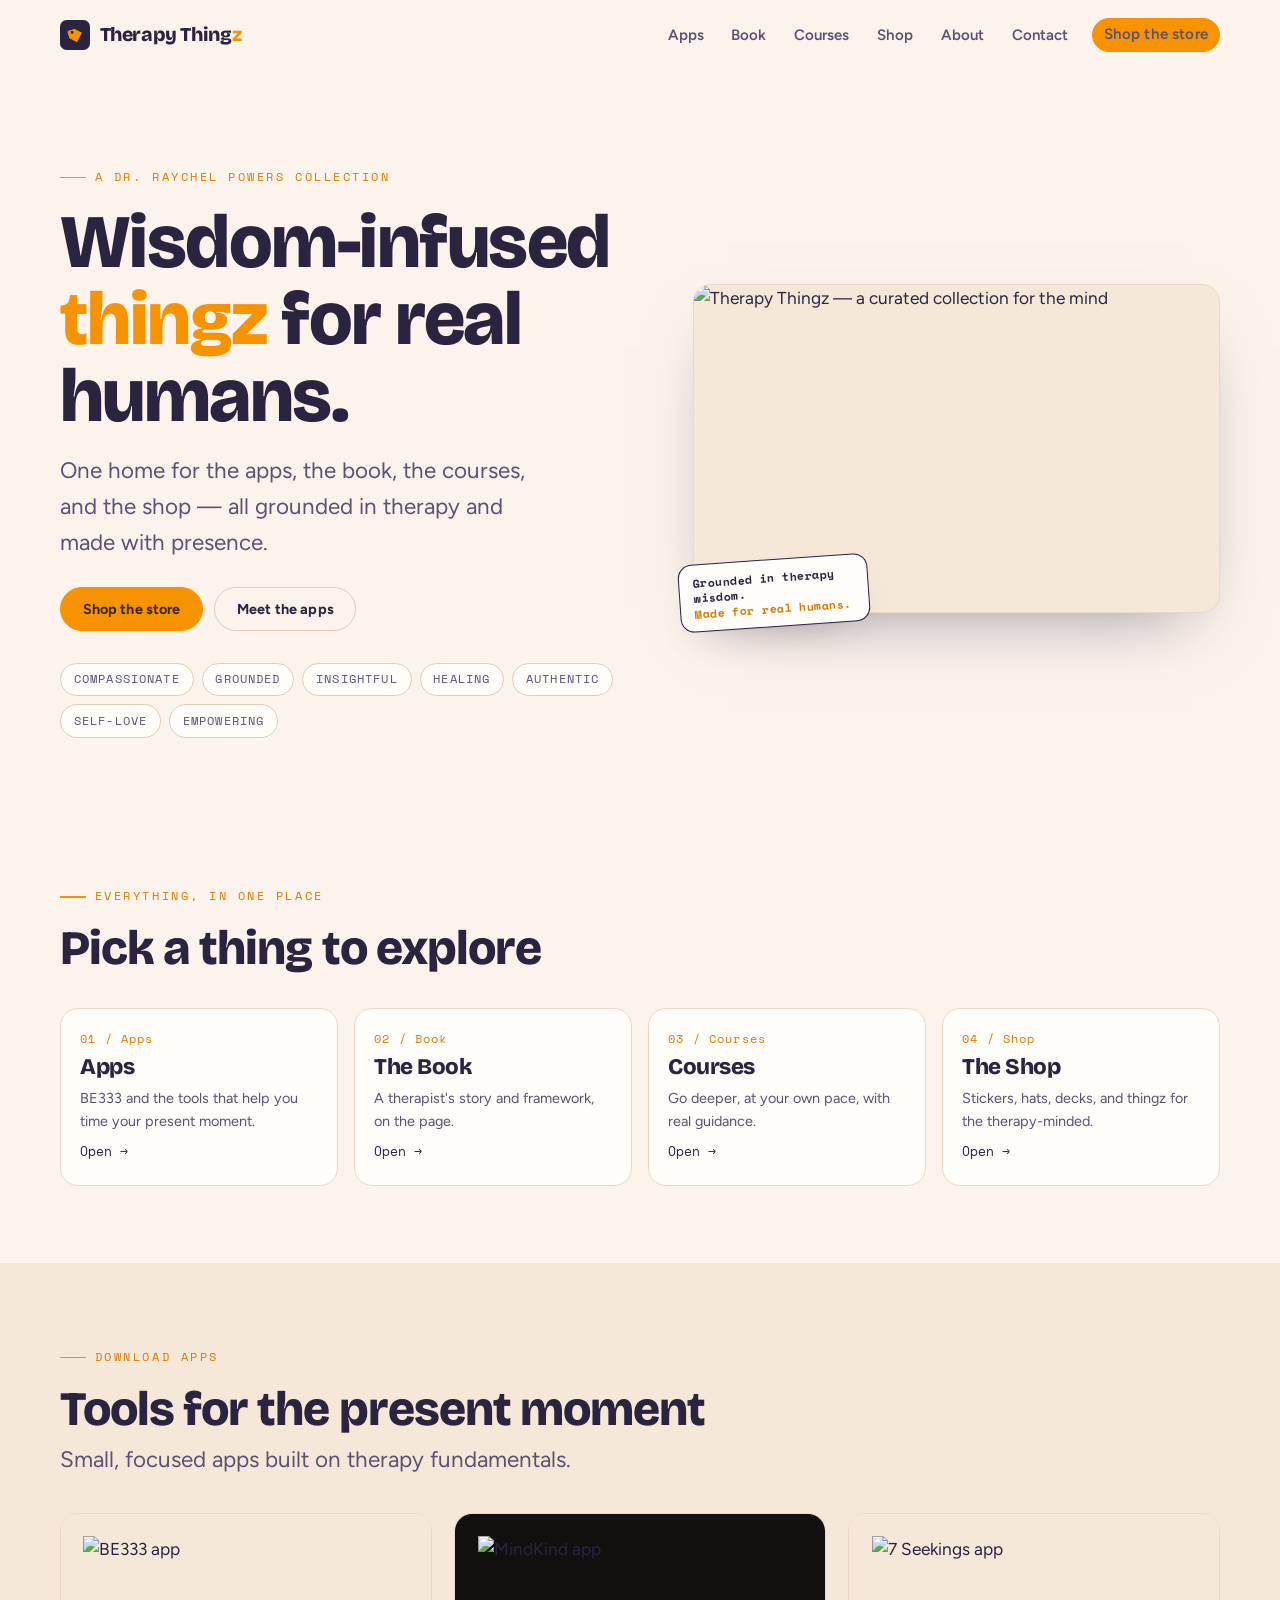
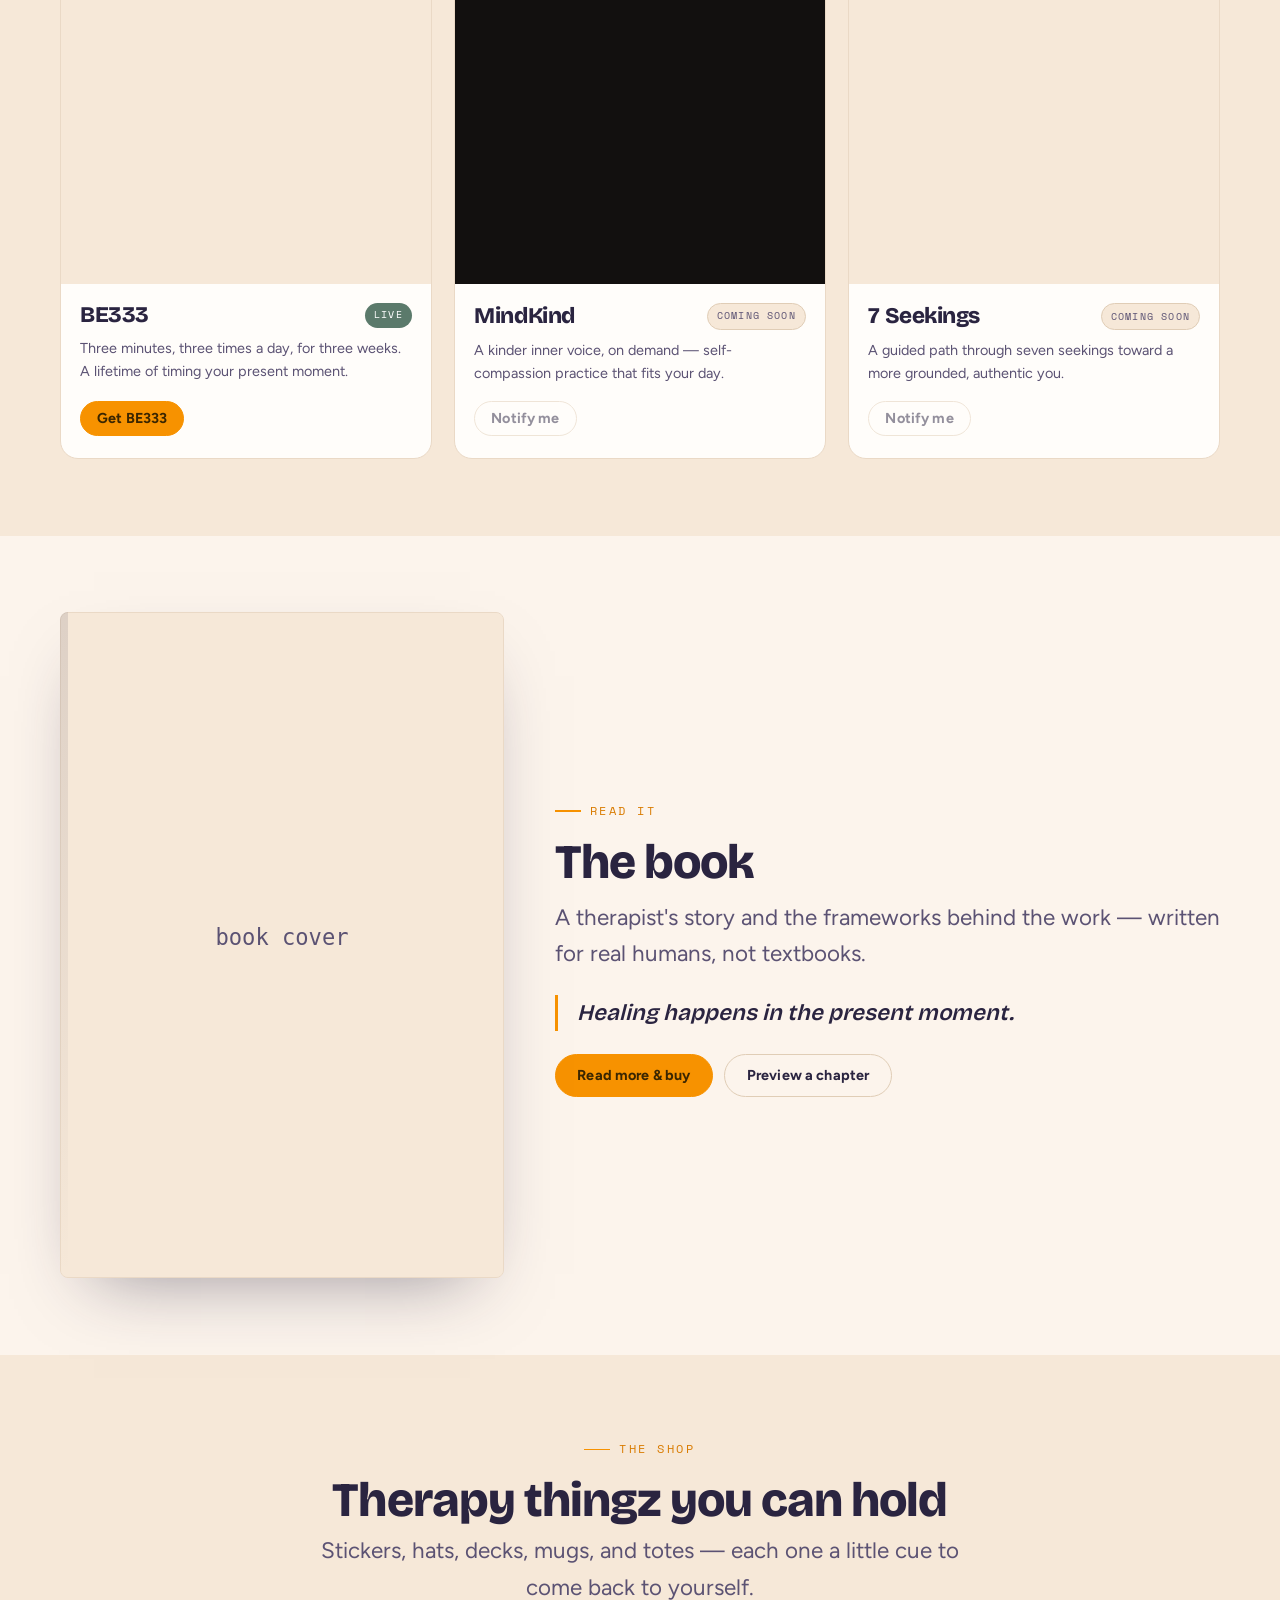
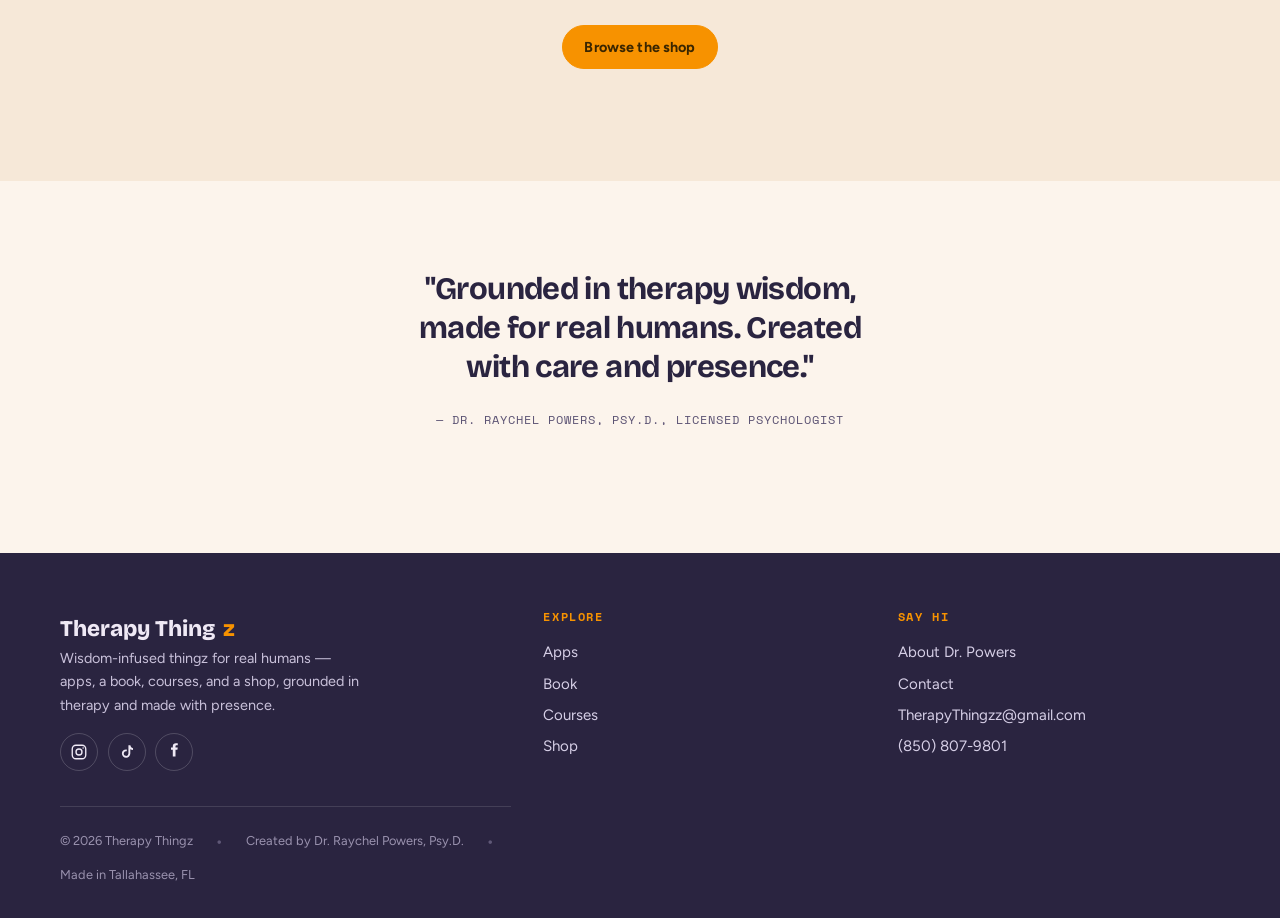
==== index.html @ 3ef51b4f "Initial commit: static site for therapythingz.com" ====
<!DOCTYPE html>
<html lang="en">
<head>
<meta charset="UTF-8">
<meta name="viewport" content="width=device-width, initial-scale=1">
<title>Therapy Thingz — Wisdom-infused thingz for real humans</title>
<meta name="description" content="The hub for Dr. Raychel Powers' apps, book, courses, and shop — grounded in therapy wisdom, made with care and presence.">
<link rel="icon" href="assets/favicon.svg" type="image/svg+xml">
<meta property="og:title" content="Therapy Thingz">
<meta property="og:description" content="Wisdom-infused thingz for real humans — apps, a book, courses, and a shop.">
<meta property="og:type" content="website">
<meta property="og:url" content="https://therapythingz.com/">

<link rel="preconnect" href="https://fonts.googleapis.com">
<link rel="preconnect" href="https://fonts.gstatic.com" crossorigin>
<link href="https://fonts.googleapis.com/css2?family=Bricolage+Grotesque:opsz,wght@12..96,600;12..96,700;12..96,800&family=Figtree:wght@400;500;600;700&family=Space+Mono:wght@400;700&display=swap" rel="stylesheet">
<link rel="stylesheet" href="css/styles.css">
</head>
<body data-page="home">
<div id="site-header"></div>

<main>
  <!-- HERO -->
  <section class="hero">
    <div class="wrap hero__grid">
      <div>
        <p class="eyebrow">A Dr. Raychel Powers collection</p>
        <h1 class="hero__title">Wisdom-infused <span class="hl">thingz</span> for real humans.</h1>
        <p class="hero__lead">One home for the apps, the book, the courses, and the shop — all grounded in therapy and made with presence.</p>
        <div class="hero__cta">
          <a class="btn btn--primary" href="shop.html">Shop the store</a>
          <a class="btn btn--ghost" href="apps.html">Meet the apps</a>
        </div>
        <div class="values">
          <span class="chip">Compassionate</span>
          <span class="chip">Grounded</span>
          <span class="chip">Insightful</span>
          <span class="chip">Healing</span>
          <span class="chip">Authentic</span>
          <span class="chip">Self-Love</span>
          <span class="chip">Empowering</span>
        </div>
      </div>
      <div class="hero__art" data-reveal>
        <!-- LOCALIZE: download to assets/hero.png when ready -->
        <img src="https://therapythingz.com/wp-content/uploads/2025/12/Whisk_49711f40b5afda2b9244a78cd33bbdffdr-1024x576.png" alt="Therapy Thingz — a curated collection for the mind">
        <div class="hero__badge">Grounded in therapy wisdom.<br><b>Made for real humans.</b></div>
      </div>
    </div>
  </section>

  <!-- DIRECTORY: the four worlds -->
  <section class="section">
    <div class="wrap">
      <div class="section__head">
        <p class="eyebrow">Everything, in one place</p>
        <h2 class="section__title">Pick a thing to explore</h2>
      </div>
      <div class="dir">
        <a class="dir__card" href="apps.html" data-reveal>
          <span class="dir__num">01 / Apps</span>
          <h3>Apps</h3>
          <p>BE333 and the tools that help you time your present moment.</p>
          <span class="arrow">Open →</span>
        </a>
        <a class="dir__card" href="book.html" data-reveal>
          <span class="dir__num">02 / Book</span>
          <h3>The Book</h3>
          <p>A therapist's story and framework, on the page.</p>
          <span class="arrow">Open →</span>
        </a>
        <a class="dir__card" href="courses.html" data-reveal>
          <span class="dir__num">03 / Courses</span>
          <h3>Courses</h3>
          <p>Go deeper, at your own pace, with real guidance.</p>
          <span class="arrow">Open →</span>
        </a>
        <a class="dir__card" href="shop.html" data-reveal>
          <span class="dir__num">04 / Shop</span>
          <h3>The Shop</h3>
          <p>Stickers, hats, decks, and thingz for the therapy-minded.</p>
          <span class="arrow">Open →</span>
        </a>
      </div>
    </div>
  </section>

  <!-- APPS -->
  <section class="section section--alt">
    <div class="wrap">
      <div class="section__head">
        <p class="eyebrow">Download apps</p>
        <h2 class="section__title">Tools for the present moment</h2>
        <p class="section__sub">Small, focused apps built on therapy fundamentals.</p>
      </div>
      <div class="grid grid--3">
        <article class="card" data-reveal>
          <div class="card__media contain">
            <img src="https://therapythingz.com/wp-content/uploads/2025/12/Be333.png" alt="BE333 app">
          </div>
          <div class="card__body">
            <div class="card__row"><h3>BE333</h3><span class="badge badge--live">Live</span></div>
            <p>Three minutes, three times a day, for three weeks. A lifetime of timing your present moment.</p>
            <div class="card__foot"><a class="btn btn--primary btn--sm" href="apps.html#be333">Get BE333</a></div>
          </div>
        </article>
        <article class="card" data-reveal>
          <div class="card__media contain" style="background:#12100f">
            <img src="https://therapythingz.com/wp-content/uploads/2025/12/MindKind-Logo-options-17-Mk-ov-white-trans.jpeg" alt="MindKind app">
          </div>
          <div class="card__body">
            <div class="card__row"><h3>MindKind</h3><span class="badge badge--soon">Coming soon</span></div>
            <p>A kinder inner voice, on demand — self-compassion practice that fits your day.</p>
            <div class="card__foot"><span class="btn btn--ghost btn--sm" aria-disabled="true">Notify me</span></div>
          </div>
        </article>
        <article class="card" data-reveal>
          <div class="card__media contain">
            <img src="https://therapythingz.com/wp-content/uploads/2025/12/BE333-Creator-tile-jpg.jpg" alt="7 Seekings app">
          </div>
          <div class="card__body">
            <div class="card__row"><h3>7 Seekings</h3><span class="badge badge--soon">Coming soon</span></div>
            <p>A guided path through seven seekings toward a more grounded, authentic you.</p>
            <div class="card__foot"><span class="btn btn--ghost btn--sm" aria-disabled="true">Notify me</span></div>
          </div>
        </article>
      </div>
    </div>
  </section>

  <!-- BOOK -->
  <section class="section">
    <div class="wrap book">
      <div class="book__cover" data-reveal>
        <!-- LOCALIZE: assets/book-cover.jpg -->
        <img src="assets/book-cover.jpg" alt="Book cover" onerror="this.src='data:image/svg+xml;utf8,&lt;svg xmlns=%22http://www.w3.org/2000/svg%22 width=%22400%22 height=%22600%22&gt;&lt;rect width=%22400%22 height=%22600%22 fill=%22%23F6E8D8%22/&gt;&lt;text x=%22200%22 y=%22300%22 font-family=%22monospace%22 font-size=%2220%22 fill=%22%235B5273%22 text-anchor=%22middle%22&gt;book cover&lt;/text&gt;&lt;/svg&gt;'">
      </div>
      <div data-reveal>
        <p class="eyebrow">Read it</p>
        <h2>The book</h2>
        <p class="lead">A therapist's story and the frameworks behind the work — written for real humans, not textbooks.</p>
        <blockquote>Healing happens in the present moment.</blockquote>
        <div class="hero__cta">
          <a class="btn btn--primary" href="book.html">Read more &amp; buy</a>
          <a class="btn btn--ghost" href="book.html#preview">Preview a chapter</a>
        </div>
      </div>
    </div>
  </section>

  <!-- SHOP CTA -->
  <section class="section section--alt">
    <div class="wrap center">
      <div class="section__head center">
        <p class="eyebrow" style="justify-content:center">The shop</p>
        <h2 class="section__title">Therapy thingz you can hold</h2>
        <p class="section__sub">Stickers, hats, decks, mugs, and totes — each one a little cue to come back to yourself.</p>
        <a class="btn btn--primary" href="shop.html">Browse the shop</a>
      </div>
    </div>
  </section>

  <!-- QUOTE -->
  <section class="quote">
    <div class="wrap">
      <p>"Grounded in therapy wisdom, made for real humans. Created with care and presence."</p>
      <cite>— Dr. Raychel Powers, Psy.D., Licensed Psychologist</cite>
    </div>
  </section>
</main>

<div id="site-footer"></div>
<script src="js/script.js"></script>
</body>
</html>
---- css/styles.css ----
/* ============================================================
   THERAPY THINGZ — shared design tokens & styles
   Hub for apps · book · courses · shop
   Palette: sunlit apothecary — plum ink, warm paper,
   marigold (Raya's signature), raspberry, grounded sage.
   Type: Bricolage Grotesque (display) · Figtree (body) ·
         Space Mono (hangtag / price labels = the signature)
   ============================================================ */

:root{
  /* color */
  --paper:      #FCF4EC;
  --paper-2:    #F6E8D8;
  --card:       #FFFDFA;
  --ink:        #2A2440;
  --ink-soft:   #5B5273;
  --ink-faint:  #8A82A0;
  --marigold:   #F79200;
  --marigold-d: #D97B00;
  --raspberry:  #D24B6A;
  --sage:       #5B7A6B;
  --sage-d:     #47614F;
  --line:       #EAD9C6;
  --line-2:     #E0CDB6;

  /* type */
  --display: "Bricolage Grotesque", "Figtree", system-ui, sans-serif;
  --body:    "Figtree", system-ui, -apple-system, sans-serif;
  --label:   "Space Mono", ui-monospace, monospace;

  /* scale */
  --step--1: clamp(.82rem,.78rem + .2vw,.9rem);
  --step-0:  clamp(1rem,.96rem + .2vw,1.08rem);
  --step-1:  clamp(1.2rem,1.1rem + .5vw,1.4rem);
  --step-2:  clamp(1.5rem,1.3rem + 1vw,1.95rem);
  --step-3:  clamp(2rem,1.6rem + 2vw,3rem);
  --step-4:  clamp(2.7rem,2rem + 3.4vw,4.8rem);

  /* space + shape */
  --wrap: 1160px;
  --gutter: clamp(1.1rem,4vw,2.4rem);
  --radius: 18px;
  --radius-sm: 11px;
  --shadow: 0 1px 0 rgba(42,36,64,.04), 0 18px 40px -24px rgba(42,36,64,.35);
  --shadow-lg: 0 30px 70px -34px rgba(42,36,64,.5);
  --ease: cubic-bezier(.22,.61,.36,1);
}

*,*::before,*::after{ box-sizing:border-box; }
html{ scroll-behavior:smooth; -webkit-text-size-adjust:100%; }
@media (prefers-reduced-motion:reduce){ html{ scroll-behavior:auto; } }

body{
  margin:0;
  font-family:var(--body);
  font-size:var(--step-0);
  line-height:1.62;
  color:var(--ink);
  background:var(--paper);
  -webkit-font-smoothing:antialiased;
  text-rendering:optimizeLegibility;
  overflow-x:hidden;
}

h1,h2,h3,h4{ font-family:var(--display); font-weight:800; line-height:1.02; letter-spacing:-.02em; margin:0; color:var(--ink); }
p{ margin:0 0 1rem; }
a{ color:inherit; text-decoration:none; }
img{ max-width:100%; display:block; }
::selection{ background:var(--marigold); color:#fff; }

.wrap{ width:min(100% - var(--gutter)*2, var(--wrap)); margin-inline:auto; }
.center{ text-align:center; }

/* ---------- shelf label (the signature device) ---------- */
.tag{
  font-family:var(--label);
  font-size:.7rem;
  letter-spacing:.16em;
  text-transform:uppercase;
  color:var(--ink-soft);
}
.eyebrow{
  display:inline-flex; align-items:center; gap:.55rem;
  font-family:var(--label); font-size:.72rem; letter-spacing:.22em;
  text-transform:uppercase; color:var(--marigold-d); margin:0 0 1.1rem;
}
.eyebrow::before{ content:""; width:26px; height:1.5px; background:var(--marigold); }

/* hangtag — used for prices & category flags everywhere */
.hangtag{
  display:inline-flex; align-items:center; gap:.4rem;
  font-family:var(--label); font-size:.8rem; font-weight:700;
  color:var(--ink); background:var(--paper);
  border:1.5px solid var(--ink); border-radius:999px;
  padding:.28rem .7rem .28rem .5rem; position:relative;
}
.hangtag::before{ /* the punch-hole */
  content:""; width:7px; height:7px; border-radius:50%;
  background:var(--card); border:1.5px solid var(--ink);
}

/* ---------- buttons ---------- */
.btn{
  --bg:var(--ink); --fg:#fff; --bd:var(--ink);
  display:inline-flex; align-items:center; justify-content:center; gap:.5rem;
  font-family:var(--body); font-weight:700; font-size:var(--step--1);
  letter-spacing:.01em; line-height:1;
  padding:.85rem 1.35rem; border-radius:999px;
  background:var(--bg); color:var(--fg); border:1.6px solid var(--bd);
  cursor:pointer; transition:transform .18s var(--ease), box-shadow .18s var(--ease), background .18s;
}
.btn:hover{ transform:translateY(-2px); box-shadow:0 12px 22px -12px rgba(42,36,64,.6); }
.btn:active{ transform:translateY(0); }
.btn--primary{ --bg:var(--marigold); --fg:#3a2600; --bd:var(--marigold); }
.btn--primary:hover{ background:var(--marigold-d); --bd:var(--marigold-d); }
.btn--berry{ --bg:var(--raspberry); --fg:#fff; --bd:var(--raspberry); }
.btn--ghost{ --bg:transparent; --fg:var(--ink); --bd:var(--line-2); }
.btn--ghost:hover{ --bd:var(--ink); }
.btn--sm{ padding:.6rem 1rem; }
.btn[aria-disabled="true"]{ opacity:.5; pointer-events:none; }
:focus-visible{ outline:3px solid var(--marigold); outline-offset:3px; border-radius:6px; }

/* ============================================================
   HEADER / NAV  (injected by js/script.js)
   ============================================================ */
.site-header{ position:sticky; top:0; z-index:60;
  background:color-mix(in srgb, var(--paper) 86%, transparent);
  backdrop-filter:blur(10px); border-bottom:1px solid transparent;
  transition:border-color .25s, background .25s; }
.site-header.is-stuck{ border-bottom-color:var(--line); }
.nav{ display:flex; align-items:center; gap:1.2rem;
  height:70px; width:min(100% - var(--gutter)*2, var(--wrap)); margin-inline:auto; }
.brand{ display:flex; align-items:center; gap:.6rem; margin-right:auto; font-family:var(--display);
  font-weight:800; font-size:1.22rem; letter-spacing:-.02em; color:var(--ink); }
.brand .mark{ width:30px; height:30px; flex:0 0 auto; }
.brand .z{ color:var(--marigold); }
.nav__links{ display:flex; align-items:center; gap:.35rem; }
.nav__links a{ font-size:.94rem; font-weight:600; color:var(--ink-soft);
  padding:.5rem .7rem; border-radius:999px; transition:color .18s, background .18s; }
.nav__links a:hover{ color:var(--ink); background:var(--paper-2); }
.nav__links a[aria-current="page"]{ color:var(--ink); background:var(--paper-2); }
.nav__cta{ margin-left:.4rem; }
.nav__toggle{ display:none; background:none; border:0; cursor:pointer; padding:.4rem;
  color:var(--ink); }
.nav__toggle svg{ width:26px; height:26px; }

@media (max-width:860px){
  .nav__cta{ display:none; }
  .nav__toggle{ display:inline-flex; }
  .nav__links{ position:fixed; inset:70px 0 auto 0; flex-direction:column; align-items:stretch;
    gap:.2rem; padding:1rem var(--gutter) 1.6rem; background:var(--paper);
    border-bottom:1px solid var(--line); box-shadow:var(--shadow);
    transform:translateY(-8px); opacity:0; visibility:hidden; pointer-events:none;
    transition:opacity .2s, transform .2s, visibility .2s; }
  .nav__links.open{ transform:translateY(0); opacity:1; visibility:visible; pointer-events:auto; }
  .nav__links a{ font-size:1.05rem; padding:.75rem .6rem; }
  .nav__links .nav__cta{ display:inline-flex; margin:.5rem 0 0; }
}

/* ============================================================
   HERO
   ============================================================ */
.hero{ position:relative; padding:clamp(3rem,7vw,5.5rem) 0 clamp(2.5rem,5vw,4rem); }
.hero__grid{ display:grid; grid-template-columns:1.05fr .95fr; gap:clamp(1.5rem,4vw,3.4rem); align-items:center; }
.hero__title{ font-size:var(--step-4); margin:0 0 1.1rem; }
.hero__title .hl{ color:var(--marigold); }
.hero__lead{ font-size:var(--step-1); color:var(--ink-soft); max-width:34ch; margin:0 0 1.6rem; }
.hero__cta{ display:flex; flex-wrap:wrap; gap:.7rem; }
.hero__art{ position:relative; }
.hero__art img{ width:100%; border-radius:var(--radius); box-shadow:var(--shadow-lg);
  border:1px solid var(--line); aspect-ratio:16/10; object-fit:cover; background:var(--paper-2); }
.hero__badge{ position:absolute; bottom:-14px; left:-14px; background:var(--card);
  border:1.5px solid var(--ink); border-radius:14px; padding:.6rem .85rem; box-shadow:var(--shadow);
  transform:rotate(-4deg); font-family:var(--label); font-size:.72rem; font-weight:700;
  letter-spacing:.04em; max-width:190px; line-height:1.35; }
.hero__badge b{ color:var(--marigold-d); }

/* value chips (Compassionate / Grounded / ...) */
.values{ display:flex; flex-wrap:wrap; gap:.5rem; margin-top:2rem; }
.values .chip{ font-family:var(--label); font-size:.72rem; letter-spacing:.1em; text-transform:uppercase;
  color:var(--ink-soft); background:var(--card); border:1px solid var(--line-2);
  border-radius:999px; padding:.4rem .8rem; }

@media (max-width:820px){
  .hero__grid{ grid-template-columns:1fr; }
  .hero__art{ order:-1; }
  .hero__lead{ max-width:46ch; }
}

/* ============================================================
   SECTIONS
   ============================================================ */
.section{ padding:clamp(3rem,6vw,5rem) 0; }
.section--alt{ background:var(--paper-2); }
.section__head{ max-width:60ch; margin:0 0 2.2rem; }
.section__head.center{ margin-inline:auto; }
.section__title{ font-size:var(--step-3); margin:0 0 .5rem; }
.section__sub{ color:var(--ink-soft); font-size:var(--step-1); margin:0; }
.section__head .btn{ margin-top:1.2rem; }

/* directory (the four worlds) */
.dir{ display:grid; grid-template-columns:repeat(4,1fr); gap:1rem; }
.dir__card{ position:relative; display:flex; flex-direction:column; gap:.5rem;
  background:var(--card); border:1px solid var(--line); border-radius:var(--radius);
  padding:1.3rem 1.2rem 1.4rem; transition:transform .2s var(--ease), box-shadow .2s, border-color .2s; }
.dir__card:hover{ transform:translateY(-4px); box-shadow:var(--shadow); border-color:var(--line-2); }
.dir__num{ font-family:var(--label); font-size:.72rem; color:var(--marigold-d); letter-spacing:.1em; }
.dir__card h3{ font-size:var(--step-1); }
.dir__card p{ color:var(--ink-soft); font-size:var(--step--1); margin:0; }
.dir__card .arrow{ margin-top:auto; font-family:var(--label); font-size:.8rem; color:var(--ink);
  display:inline-flex; align-items:center; gap:.4rem; }
.dir__card:hover .arrow{ color:var(--marigold-d); }
@media (max-width:900px){ .dir{ grid-template-columns:repeat(2,1fr); } }
@media (max-width:520px){ .dir{ grid-template-columns:1fr; } }

/* card grid (apps / courses / products share this) */
.grid{ display:grid; gap:1.4rem; }
.grid--3{ grid-template-columns:repeat(3,1fr); }
.grid--auto{ grid-template-columns:repeat(auto-fill,minmax(250px,1fr)); }
@media (max-width:820px){ .grid--3{ grid-template-columns:1fr; } }

.card{ display:flex; flex-direction:column; background:var(--card);
  border:1px solid var(--line); border-radius:var(--radius); overflow:hidden;
  transition:transform .2s var(--ease), box-shadow .2s, border-color .2s; }
.card:hover{ transform:translateY(-4px); box-shadow:var(--shadow); border-color:var(--line-2); }
.card__media{ aspect-ratio:1/1; background:var(--paper-2); display:grid; place-items:center; overflow:hidden; }
.card__media img{ width:100%; height:100%; object-fit:cover; }
.card__media.contain img{ object-fit:contain; padding:1.4rem; }
.card__body{ padding:1.2rem 1.2rem 1.35rem; display:flex; flex-direction:column; gap:.55rem; flex:1; }
.card__row{ display:flex; align-items:center; justify-content:space-between; gap:.6rem; }
.card__body h3{ font-size:var(--step-1); }
.card__body p{ color:var(--ink-soft); font-size:var(--step--1); margin:0; }
.card__foot{ margin-top:auto; padding-top:.4rem; }
.badge{ font-family:var(--label); font-size:.62rem; letter-spacing:.12em; text-transform:uppercase;
  padding:.28rem .55rem; border-radius:999px; }
.badge--live{ background:var(--sage); color:#fff; }
.badge--soon{ background:var(--paper-2); color:var(--ink-soft); border:1px solid var(--line-2); }
.badge--best{ background:var(--raspberry); color:#fff; }

/* ============================================================
   BOOK FEATURE
   ============================================================ */
.book{ display:grid; grid-template-columns:.8fr 1.2fr; gap:clamp(1.5rem,4vw,3.2rem); align-items:center; }
.book__cover{ position:relative; }
.book__cover img{ width:100%; border-radius:8px; box-shadow:var(--shadow-lg);
  border:1px solid var(--line); aspect-ratio:2/3; object-fit:cover; background:var(--paper-2); }
.book__cover::after{ content:""; position:absolute; inset:0 auto 0 0; width:8px; border-radius:8px 0 0 8px;
  background:linear-gradient(var(--ink),transparent); opacity:.12; }
.book h2{ font-size:var(--step-3); margin:0 0 .8rem; }
.book blockquote{ margin:1.4rem 0; padding-left:1.2rem; border-left:3px solid var(--marigold);
  font-family:var(--display); font-size:var(--step-1); font-weight:600; color:var(--ink); font-style:italic; }
@media (max-width:760px){ .book{ grid-template-columns:1fr; } .book__cover{ max-width:260px; } }

/* ============================================================
   QUOTE BAND
   ============================================================ */
.quote{ padding:clamp(3rem,7vw,5.5rem) 0; text-align:center; }
.quote p{ font-family:var(--display); font-weight:700; font-size:var(--step-2); line-height:1.25;
  max-width:24ch; margin:0 auto 1.2rem; letter-spacing:-.02em; }
.quote cite{ font-family:var(--label); font-style:normal; font-size:.78rem; letter-spacing:.08em;
  text-transform:uppercase; color:var(--ink-soft); }

/* ============================================================
   CONTACT FORM
   ============================================================ */
.form{ display:grid; gap:1rem; max-width:560px; }
.field{ display:grid; gap:.4rem; }
.field label{ font-family:var(--label); font-size:.72rem; letter-spacing:.1em; text-transform:uppercase; color:var(--ink-soft); }
.field input,.field textarea{ font-family:var(--body); font-size:1rem; color:var(--ink);
  background:var(--card); border:1.5px solid var(--line-2); border-radius:12px; padding:.8rem .9rem; width:100%; }
.field input:focus,.field textarea:focus{ outline:none; border-color:var(--marigold); }
.field textarea{ min-height:140px; resize:vertical; }
.form__note{ font-size:var(--step--1); color:var(--ink-faint); }

.contact-grid{ display:grid; grid-template-columns:1fr 1fr; gap:clamp(1.5rem,4vw,3rem); align-items:start; }
.contact-lines{ display:grid; gap:1.1rem; margin-top:1.4rem; }
.contact-lines a{ display:flex; align-items:center; gap:.7rem; color:var(--ink); font-weight:600; }
.contact-lines .lab{ font-family:var(--label); font-size:.7rem; letter-spacing:.12em; text-transform:uppercase; color:var(--ink-faint); display:block; }
@media (max-width:760px){ .contact-grid{ grid-template-columns:1fr; } }

/* ============================================================
   FOOTER  (injected)
   ============================================================ */
.site-footer{ background:var(--ink); color:#EFE9F5; padding:clamp(2.6rem,5vw,3.6rem) 0 2rem; margin-top:2rem; }
.site-footer .wrap{ display:grid; grid-template-columns:1.4fr 1fr 1fr; gap:2rem; }
.foot-brand{ font-family:var(--display); font-weight:800; font-size:1.4rem; display:flex; align-items:center; gap:.5rem; }
.foot-brand .z{ color:var(--marigold); }
.site-footer p{ color:#C9C1DA; font-size:var(--step--1); max-width:34ch; }
.foot-col h4{ font-family:var(--label); font-weight:700; font-size:.72rem; letter-spacing:.14em;
  text-transform:uppercase; color:var(--marigold); margin:0 0 .9rem; }
.foot-col a{ display:block; color:#D6CFE6; font-size:.94rem; padding:.22rem 0; }
.foot-col a:hover{ color:#fff; }
.foot-socials{ display:flex; gap:.6rem; margin-top:1rem; }
.foot-socials a{ width:38px; height:38px; display:grid; place-items:center; border-radius:50%;
  border:1px solid rgba(255,255,255,.18); color:#EFE9F5; }
.foot-socials a:hover{ background:var(--marigold); border-color:var(--marigold); color:#3a2600; }
.foot-socials svg{ width:18px; height:18px; }
.foot-bottom{ border-top:1px solid rgba(255,255,255,.12); margin-top:2.2rem; padding-top:1.3rem;
  display:flex; flex-wrap:wrap; gap:.6rem 1.4rem; align-items:center; }
.foot-bottom small{ color:#9A92AE; font-size:.8rem; }
.foot-bottom .dot{ color:#5F5877; }
@media (max-width:760px){ .site-footer .wrap{ grid-template-columns:1fr 1fr; } .foot-brand-col{ grid-column:1/-1; } }

/* ============================================================
   REVEAL
   ============================================================ */
[data-reveal]{ opacity:0; transform:translateY(18px); transition:opacity .6s var(--ease), transform .6s var(--ease); }
[data-reveal].in{ opacity:1; transform:none; }
@media (prefers-reduced-motion:reduce){ [data-reveal]{ opacity:1; transform:none; transition:none; } }

/* small helpers */
.mt-0{ margin-top:0; } .lead{ color:var(--ink-soft); font-size:var(--step-1); }
.pill-row{ display:flex; flex-wrap:wrap; gap:.5rem; margin-top:.6rem; }
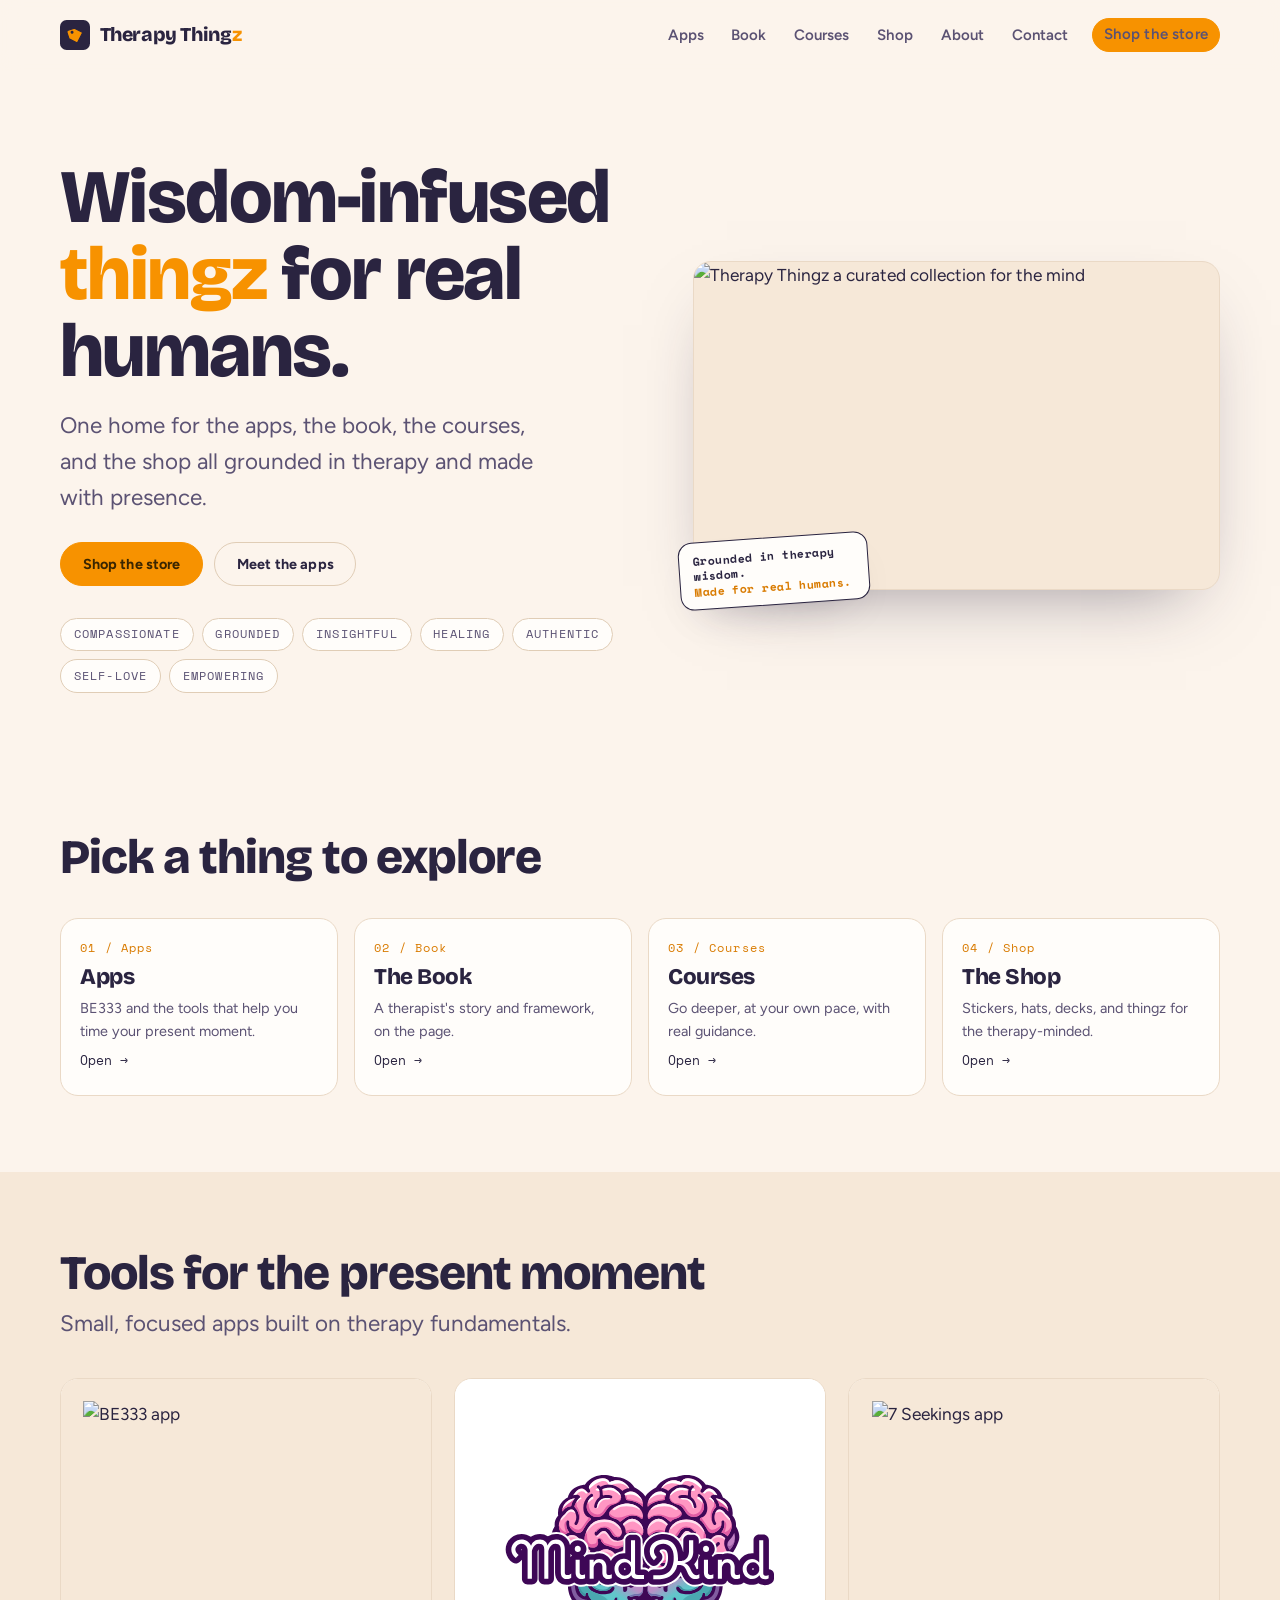
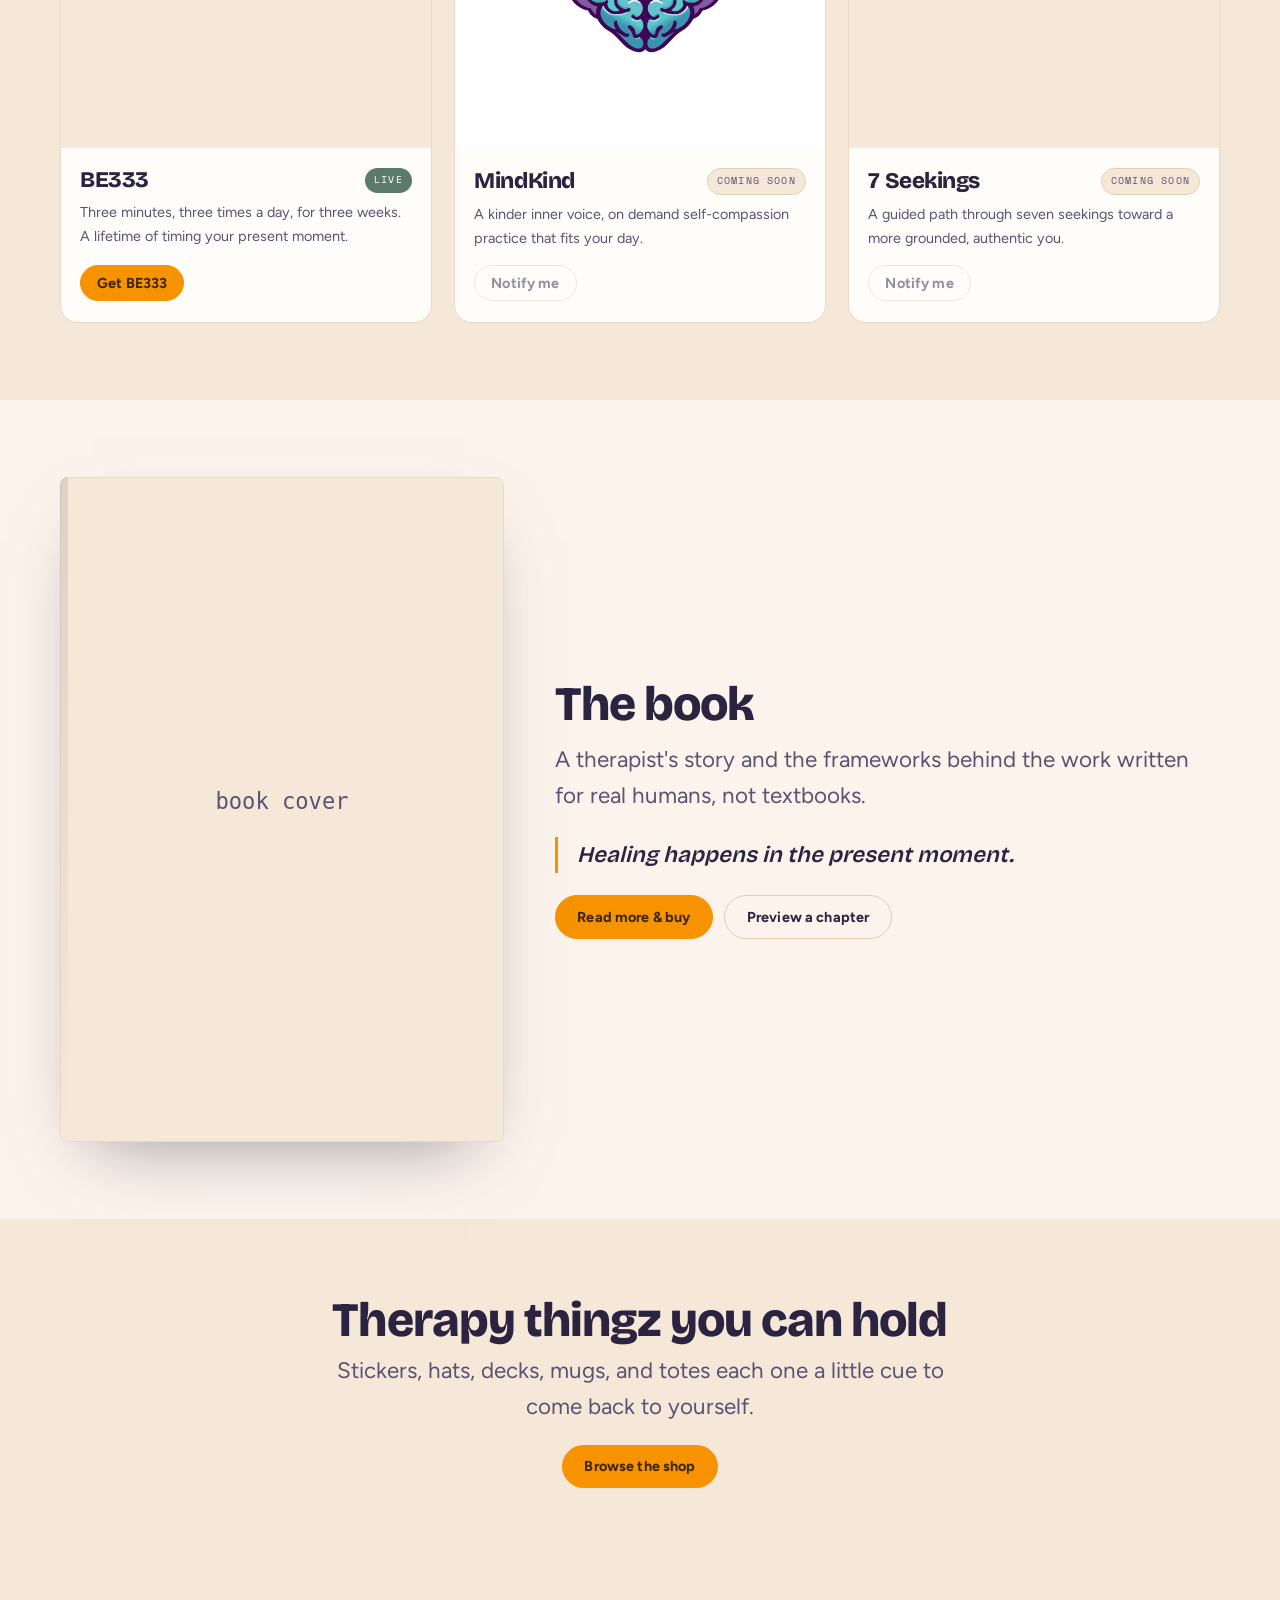
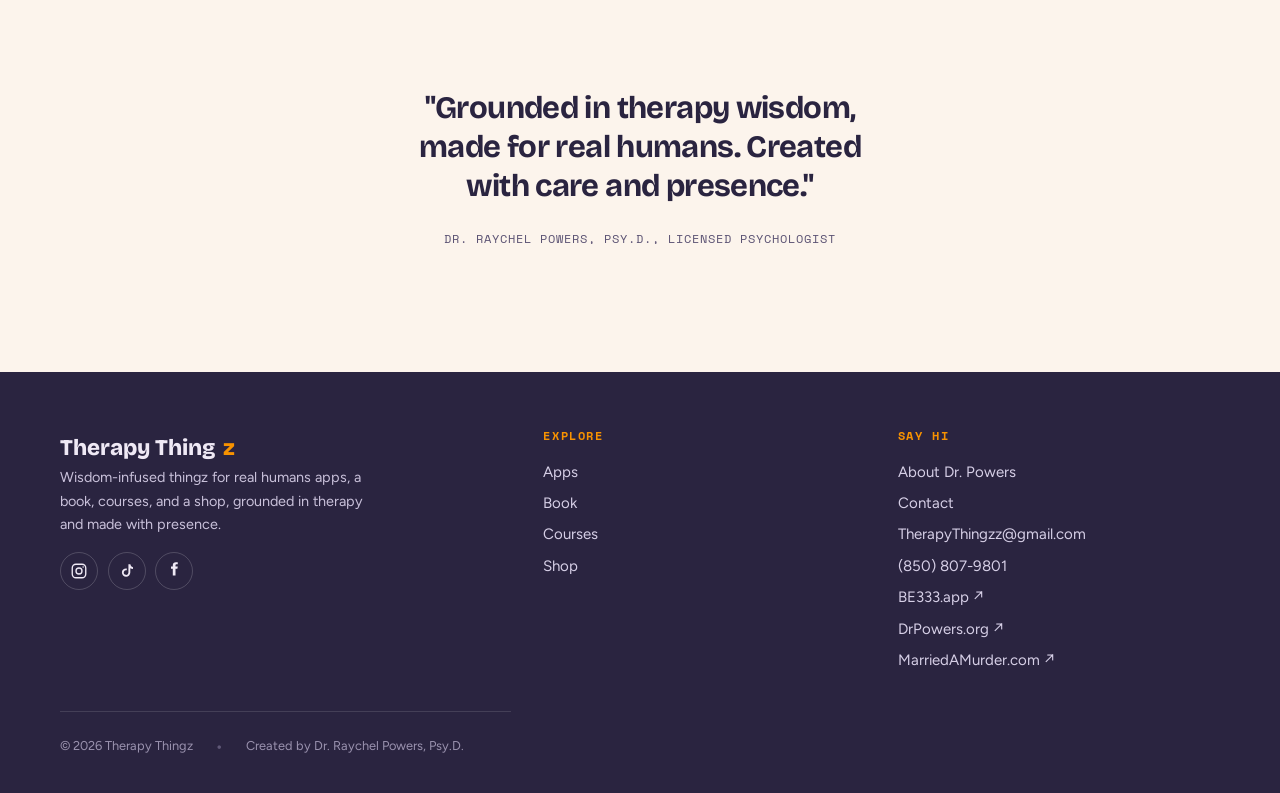
==== commit b802c076: "Remove eyebrows and em dashes; add MindKind logo, MarriedAMurder link, DrPowers footer link" ====
--- a/index.html
+++ b/index.html
@@ -3,11 +3,11 @@
 <head>
 <meta charset="UTF-8">
 <meta name="viewport" content="width=device-width, initial-scale=1">
-<title>Therapy Thingz — Wisdom-infused thingz for real humans</title>
-<meta name="description" content="The hub for Dr. Raychel Powers' apps, book, courses, and shop — grounded in therapy wisdom, made with care and presence.">
+<title>Therapy Thingz Wisdom-infused thingz for real humans</title>
+<meta name="description" content="The hub for Dr. Raychel Powers' apps, book, courses, and shop grounded in therapy wisdom, made with care and presence.">
 <link rel="icon" href="assets/favicon.svg" type="image/svg+xml">
 <meta property="og:title" content="Therapy Thingz">
-<meta property="og:description" content="Wisdom-infused thingz for real humans — apps, a book, courses, and a shop.">
+<meta property="og:description" content="Wisdom-infused thingz for real humans apps, a book, courses, and a shop.">
 <meta property="og:type" content="website">
 <meta property="og:url" content="https://therapythingz.com/">
 
@@ -24,9 +24,8 @@
   <section class="hero">
     <div class="wrap hero__grid">
       <div>
-        <p class="eyebrow">A Dr. Raychel Powers collection</p>
         <h1 class="hero__title">Wisdom-infused <span class="hl">thingz</span> for real humans.</h1>
-        <p class="hero__lead">One home for the apps, the book, the courses, and the shop — all grounded in therapy and made with presence.</p>
+        <p class="hero__lead">One home for the apps, the book, the courses, and the shop all grounded in therapy and made with presence.</p>
         <div class="hero__cta">
           <a class="btn btn--primary" href="shop.html">Shop the store</a>
           <a class="btn btn--ghost" href="apps.html">Meet the apps</a>
@@ -43,7 +42,7 @@
       </div>
       <div class="hero__art" data-reveal>
         <!-- LOCALIZE: download to assets/hero.png when ready -->
-        <img src="https://therapythingz.com/wp-content/uploads/2025/12/Whisk_49711f40b5afda2b9244a78cd33bbdffdr-1024x576.png" alt="Therapy Thingz — a curated collection for the mind">
+        <img src="https://therapythingz.com/wp-content/uploads/2025/12/Whisk_49711f40b5afda2b9244a78cd33bbdffdr-1024x576.png" alt="Therapy Thingz a curated collection for the mind">
         <div class="hero__badge">Grounded in therapy wisdom.<br><b>Made for real humans.</b></div>
       </div>
     </div>
@@ -53,7 +52,6 @@
   <section class="section">
     <div class="wrap">
       <div class="section__head">
-        <p class="eyebrow">Everything, in one place</p>
         <h2 class="section__title">Pick a thing to explore</h2>
       </div>
       <div class="dir">
@@ -89,7 +87,6 @@
   <section class="section section--alt">
     <div class="wrap">
       <div class="section__head">
-        <p class="eyebrow">Download apps</p>
         <h2 class="section__title">Tools for the present moment</h2>
         <p class="section__sub">Small, focused apps built on therapy fundamentals.</p>
       </div>
@@ -105,12 +102,12 @@
           </div>
         </article>
         <article class="card" data-reveal>
-          <div class="card__media contain" style="background:#12100f">
-            <img src="https://therapythingz.com/wp-content/uploads/2025/12/MindKind-Logo-options-17-Mk-ov-white-trans.jpeg" alt="MindKind app">
+          <div class="card__media contain" style="background:#fff">
+            <img src="assets/mindkind-logo.svg" alt="MindKind app">
           </div>
           <div class="card__body">
             <div class="card__row"><h3>MindKind</h3><span class="badge badge--soon">Coming soon</span></div>
-            <p>A kinder inner voice, on demand — self-compassion practice that fits your day.</p>
+            <p>A kinder inner voice, on demand self-compassion practice that fits your day.</p>
             <div class="card__foot"><span class="btn btn--ghost btn--sm" aria-disabled="true">Notify me</span></div>
           </div>
         </article>
@@ -136,9 +133,8 @@
         <img src="assets/book-cover.jpg" alt="Book cover" onerror="this.src='data:image/svg+xml;utf8,&lt;svg xmlns=%22http://www.w3.org/2000/svg%22 width=%22400%22 height=%22600%22&gt;&lt;rect width=%22400%22 height=%22600%22 fill=%22%23F6E8D8%22/&gt;&lt;text x=%22200%22 y=%22300%22 font-family=%22monospace%22 font-size=%2220%22 fill=%22%235B5273%22 text-anchor=%22middle%22&gt;book cover&lt;/text&gt;&lt;/svg&gt;'">
       </div>
       <div data-reveal>
-        <p class="eyebrow">Read it</p>
         <h2>The book</h2>
-        <p class="lead">A therapist's story and the frameworks behind the work — written for real humans, not textbooks.</p>
+        <p class="lead">A therapist's story and the frameworks behind the work written for real humans, not textbooks.</p>
         <blockquote>Healing happens in the present moment.</blockquote>
         <div class="hero__cta">
           <a class="btn btn--primary" href="book.html">Read more &amp; buy</a>
@@ -152,9 +148,8 @@
   <section class="section section--alt">
     <div class="wrap center">
       <div class="section__head center">
-        <p class="eyebrow" style="justify-content:center">The shop</p>
         <h2 class="section__title">Therapy thingz you can hold</h2>
-        <p class="section__sub">Stickers, hats, decks, mugs, and totes — each one a little cue to come back to yourself.</p>
+        <p class="section__sub">Stickers, hats, decks, mugs, and totes each one a little cue to come back to yourself.</p>
         <a class="btn btn--primary" href="shop.html">Browse the shop</a>
       </div>
     </div>
@@ -164,7 +159,7 @@
   <section class="quote">
     <div class="wrap">
       <p>"Grounded in therapy wisdom, made for real humans. Created with care and presence."</p>
-      <cite>— Dr. Raychel Powers, Psy.D., Licensed Psychologist</cite>
+      <cite> Dr. Raychel Powers, Psy.D., Licensed Psychologist</cite>
     </div>
   </section>
 </main>
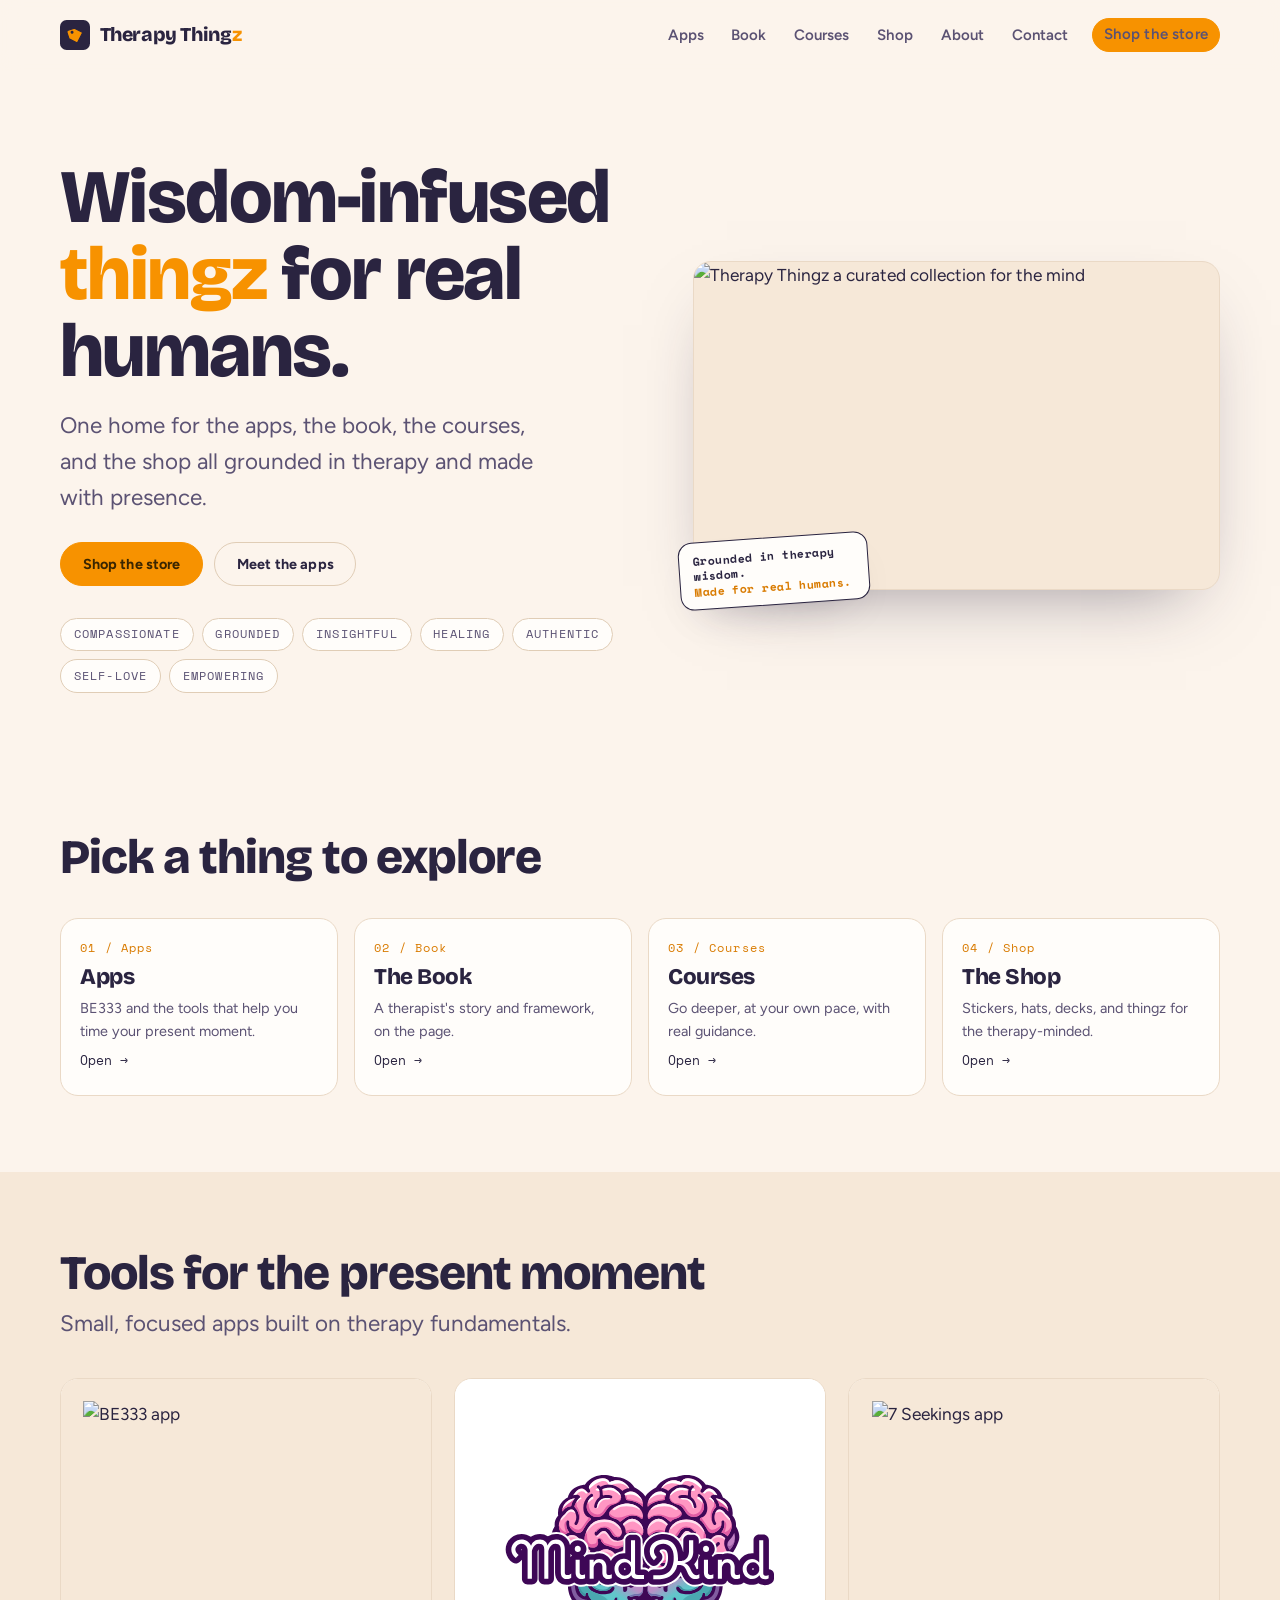
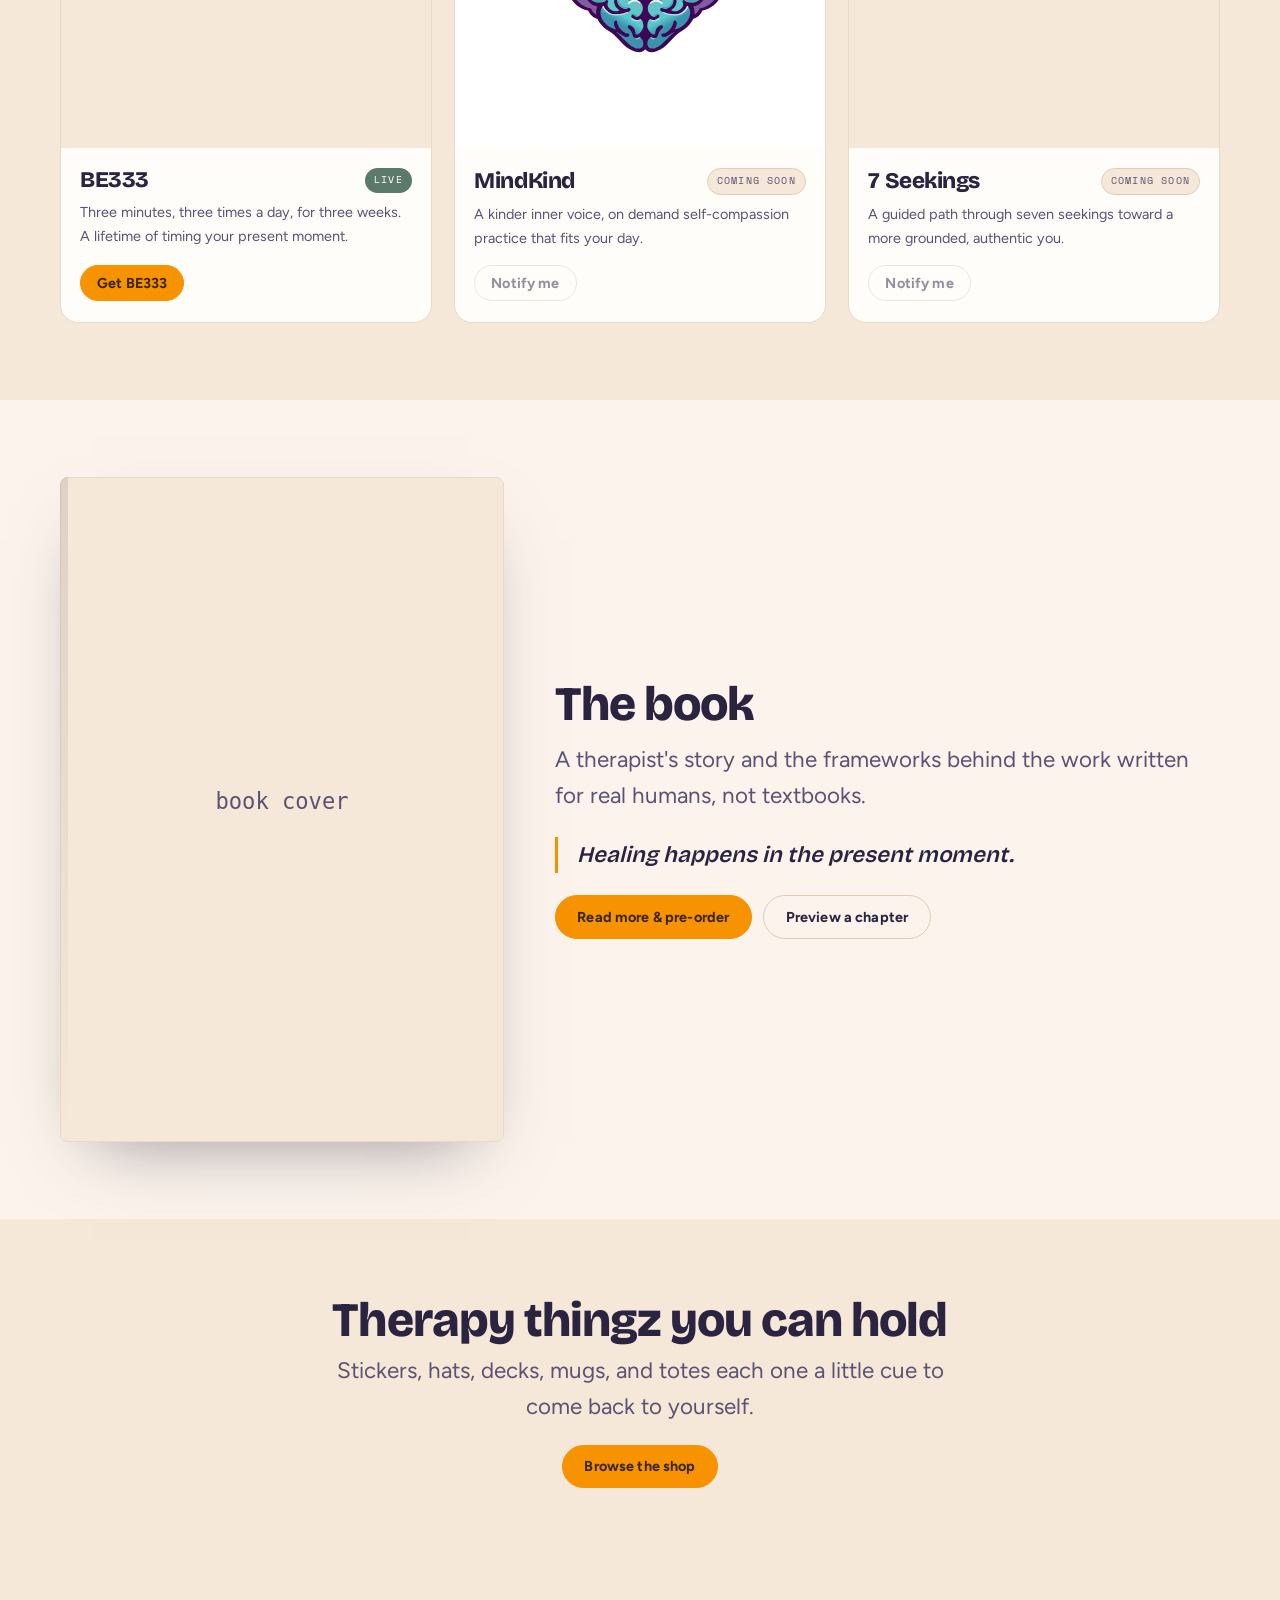
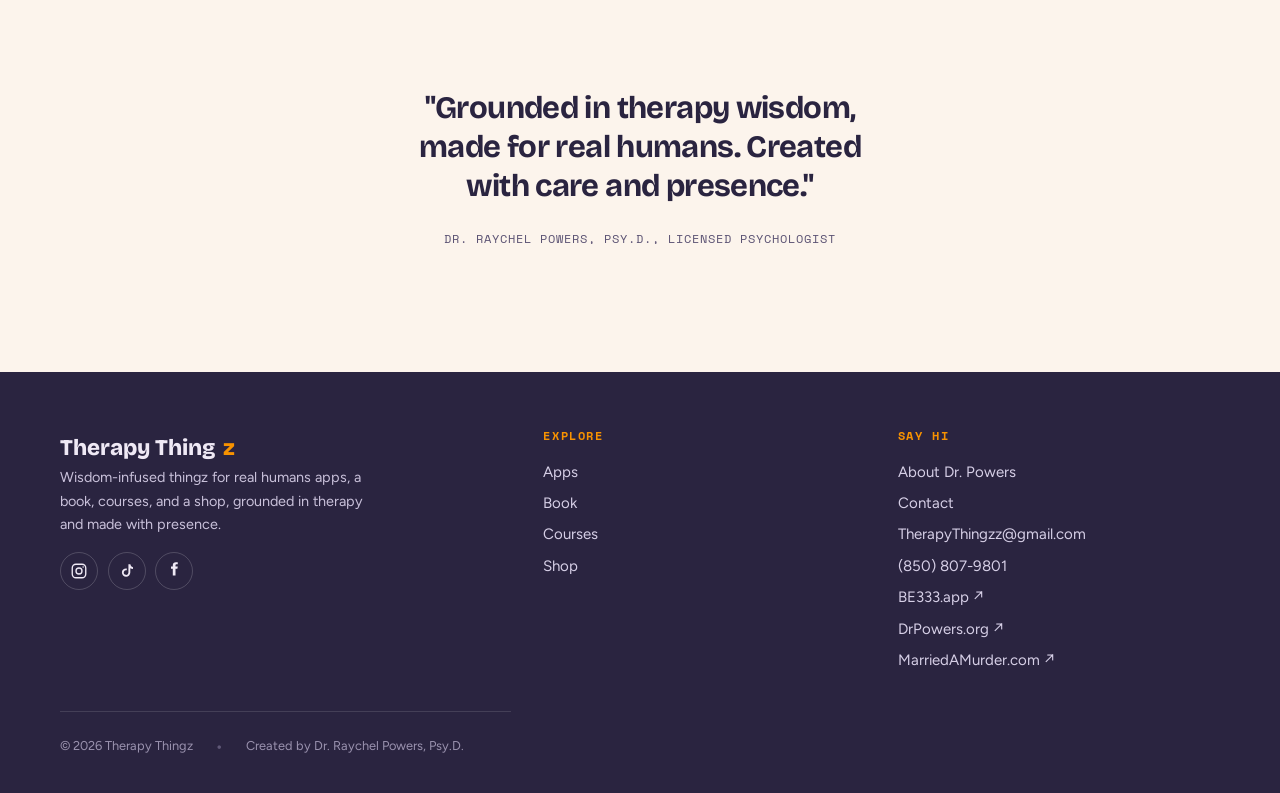
==== commit 3a72643d: "Change book buttons to pre-order (book not yet released)" ====
--- a/index.html
+++ b/index.html
@@ -137,7 +137,7 @@
         <p class="lead">A therapist's story and the frameworks behind the work written for real humans, not textbooks.</p>
         <blockquote>Healing happens in the present moment.</blockquote>
         <div class="hero__cta">
-          <a class="btn btn--primary" href="book.html">Read more &amp; buy</a>
+          <a class="btn btn--primary" href="book.html">Read more &amp; pre-order</a>
           <a class="btn btn--ghost" href="book.html#preview">Preview a chapter</a>
         </div>
       </div>
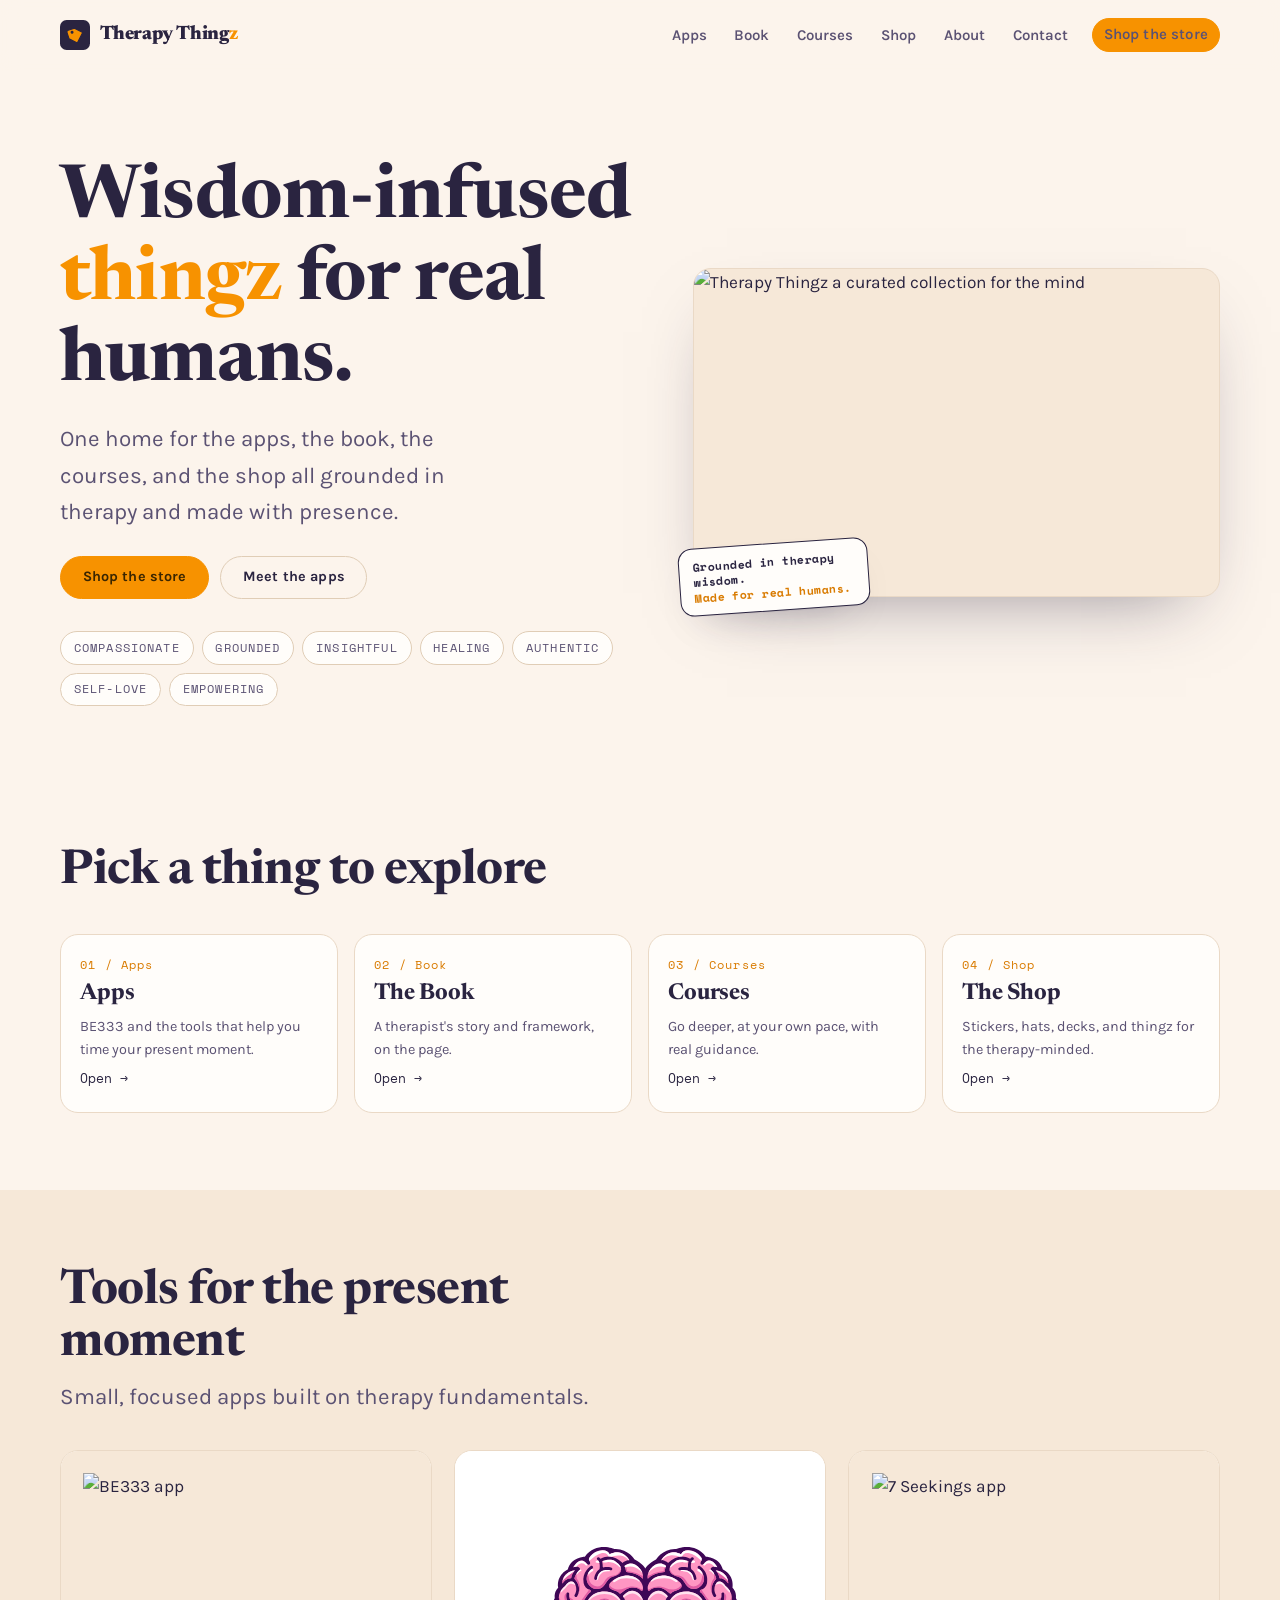
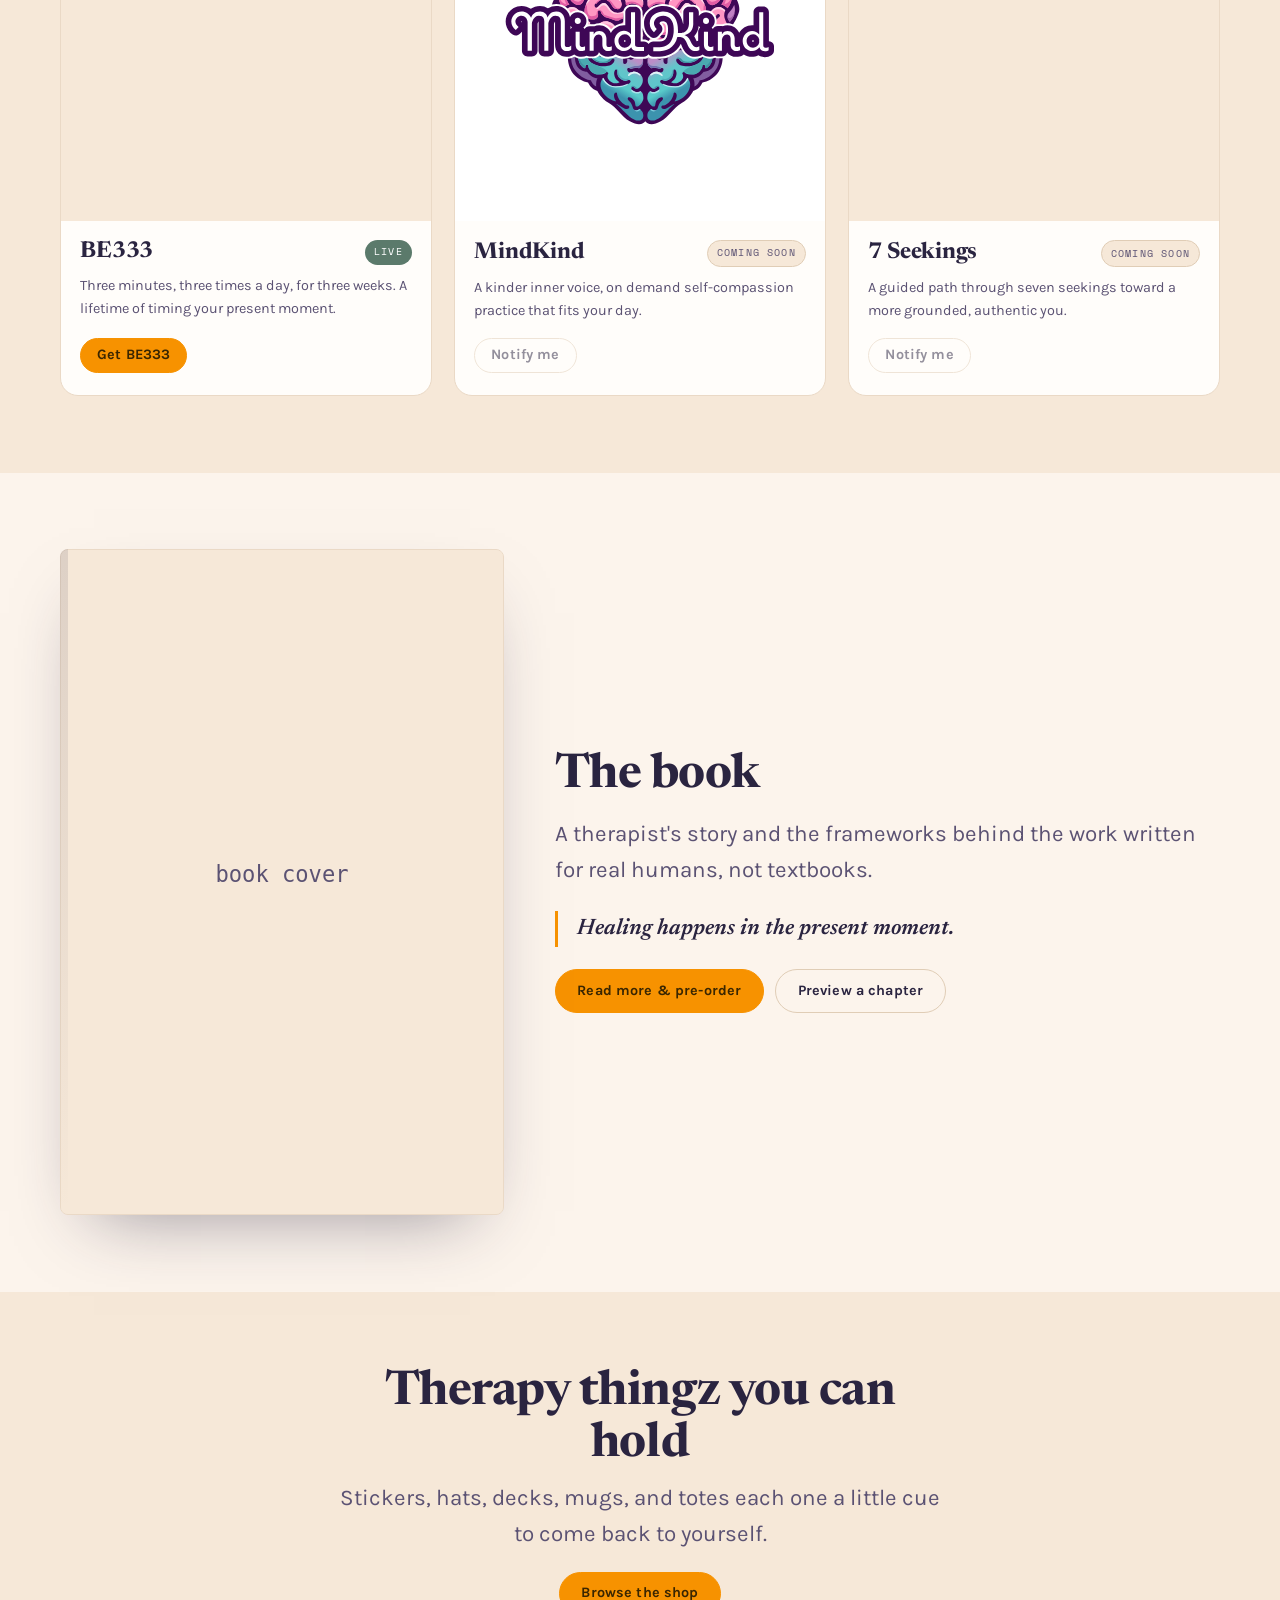
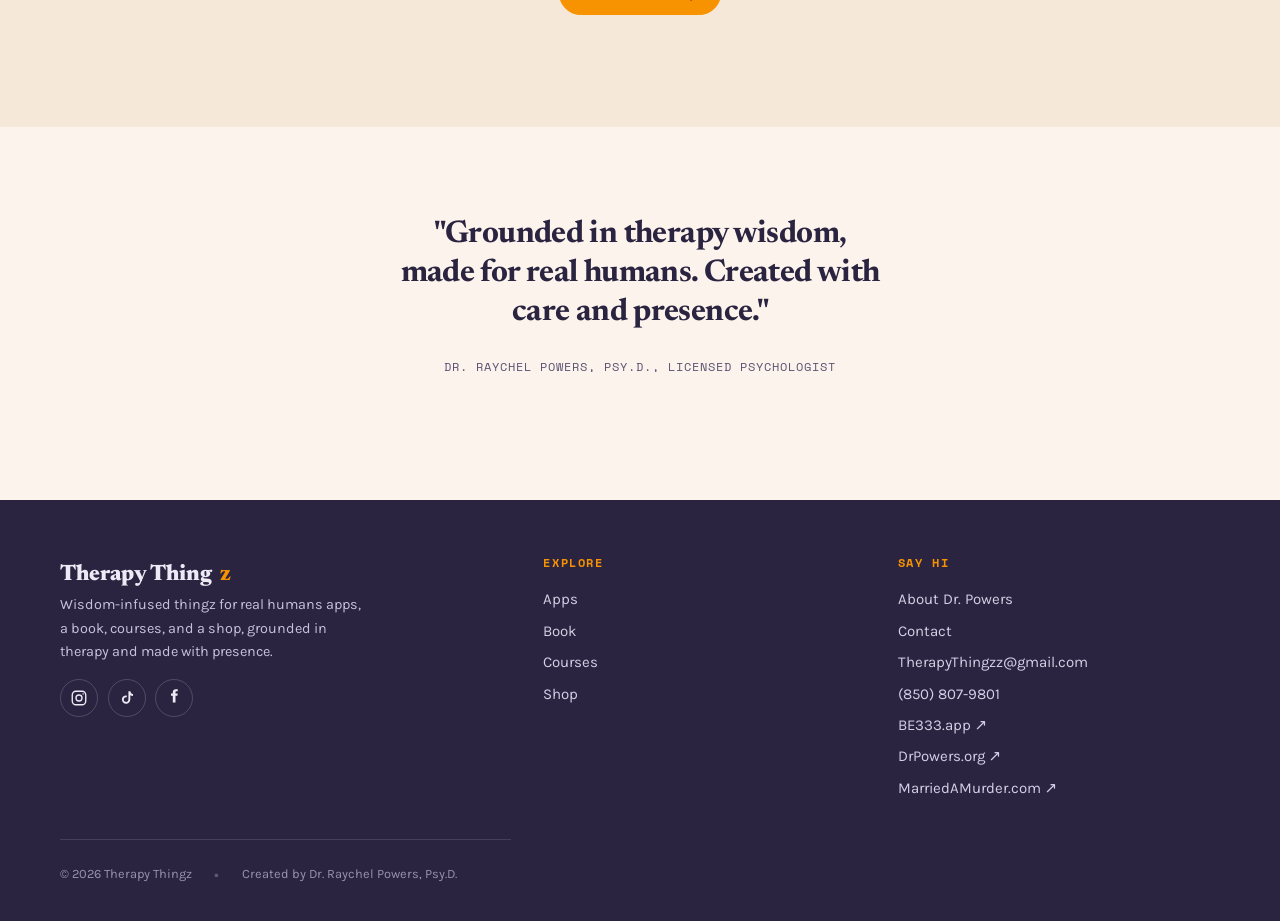
==== commit f2da4246: "Switch site typography to Newsreader + Karla (keep Space Mono for labels)" ====
--- a/index.html
+++ b/index.html
@@ -13,7 +13,7 @@
 
 <link rel="preconnect" href="https://fonts.googleapis.com">
 <link rel="preconnect" href="https://fonts.gstatic.com" crossorigin>
-<link href="https://fonts.googleapis.com/css2?family=Bricolage+Grotesque:opsz,wght@12..96,600;12..96,700;12..96,800&family=Figtree:wght@400;500;600;700&family=Space+Mono:wght@400;700&display=swap" rel="stylesheet">
+<link href="https://fonts.googleapis.com/css2?family=Karla:ital,wght@0,400;0,500;0,600;0,700;1,400&family=Newsreader:ital,opsz,wght@0,6..72,600;0,6..72,700;0,6..72,800;1,6..72,600&family=Space+Mono:wght@400;700&display=swap" rel="stylesheet">
 <link rel="stylesheet" href="css/styles.css">
 </head>
 <body data-page="home">
--- a/css/styles.css
+++ b/css/styles.css
@@ -3,7 +3,7 @@
    Hub for apps · book · courses · shop
    Palette: sunlit apothecary — plum ink, warm paper,
    marigold (Raya's signature), raspberry, grounded sage.
-   Type: Bricolage Grotesque (display) · Figtree (body) ·
+   Type: Newsreader (display) · Karla (body) ·
          Space Mono (hangtag / price labels = the signature)
    ============================================================ */
 
@@ -24,8 +24,8 @@
   --line-2:     #E0CDB6;
 
   /* type */
-  --display: "Bricolage Grotesque", "Figtree", system-ui, sans-serif;
-  --body:    "Figtree", system-ui, -apple-system, sans-serif;
+  --display: "Newsreader", Georgia, "Times New Roman", serif;
+  --body:    "Karla", system-ui, -apple-system, sans-serif;
   --label:   "Space Mono", ui-monospace, monospace;
 
   /* scale */
@@ -62,7 +62,7 @@
   overflow-x:hidden;
 }
 
-h1,h2,h3,h4{ font-family:var(--display); font-weight:800; line-height:1.02; letter-spacing:-.02em; margin:0; color:var(--ink); }
+h1,h2,h3,h4{ font-family:var(--display); font-weight:700; line-height:1.08; letter-spacing:-.01em; margin:0; color:var(--ink); font-variation-settings:"opsz" 48; }
 p{ margin:0 0 1rem; }
 a{ color:inherit; text-decoration:none; }
 img{ max-width:100%; display:block; }
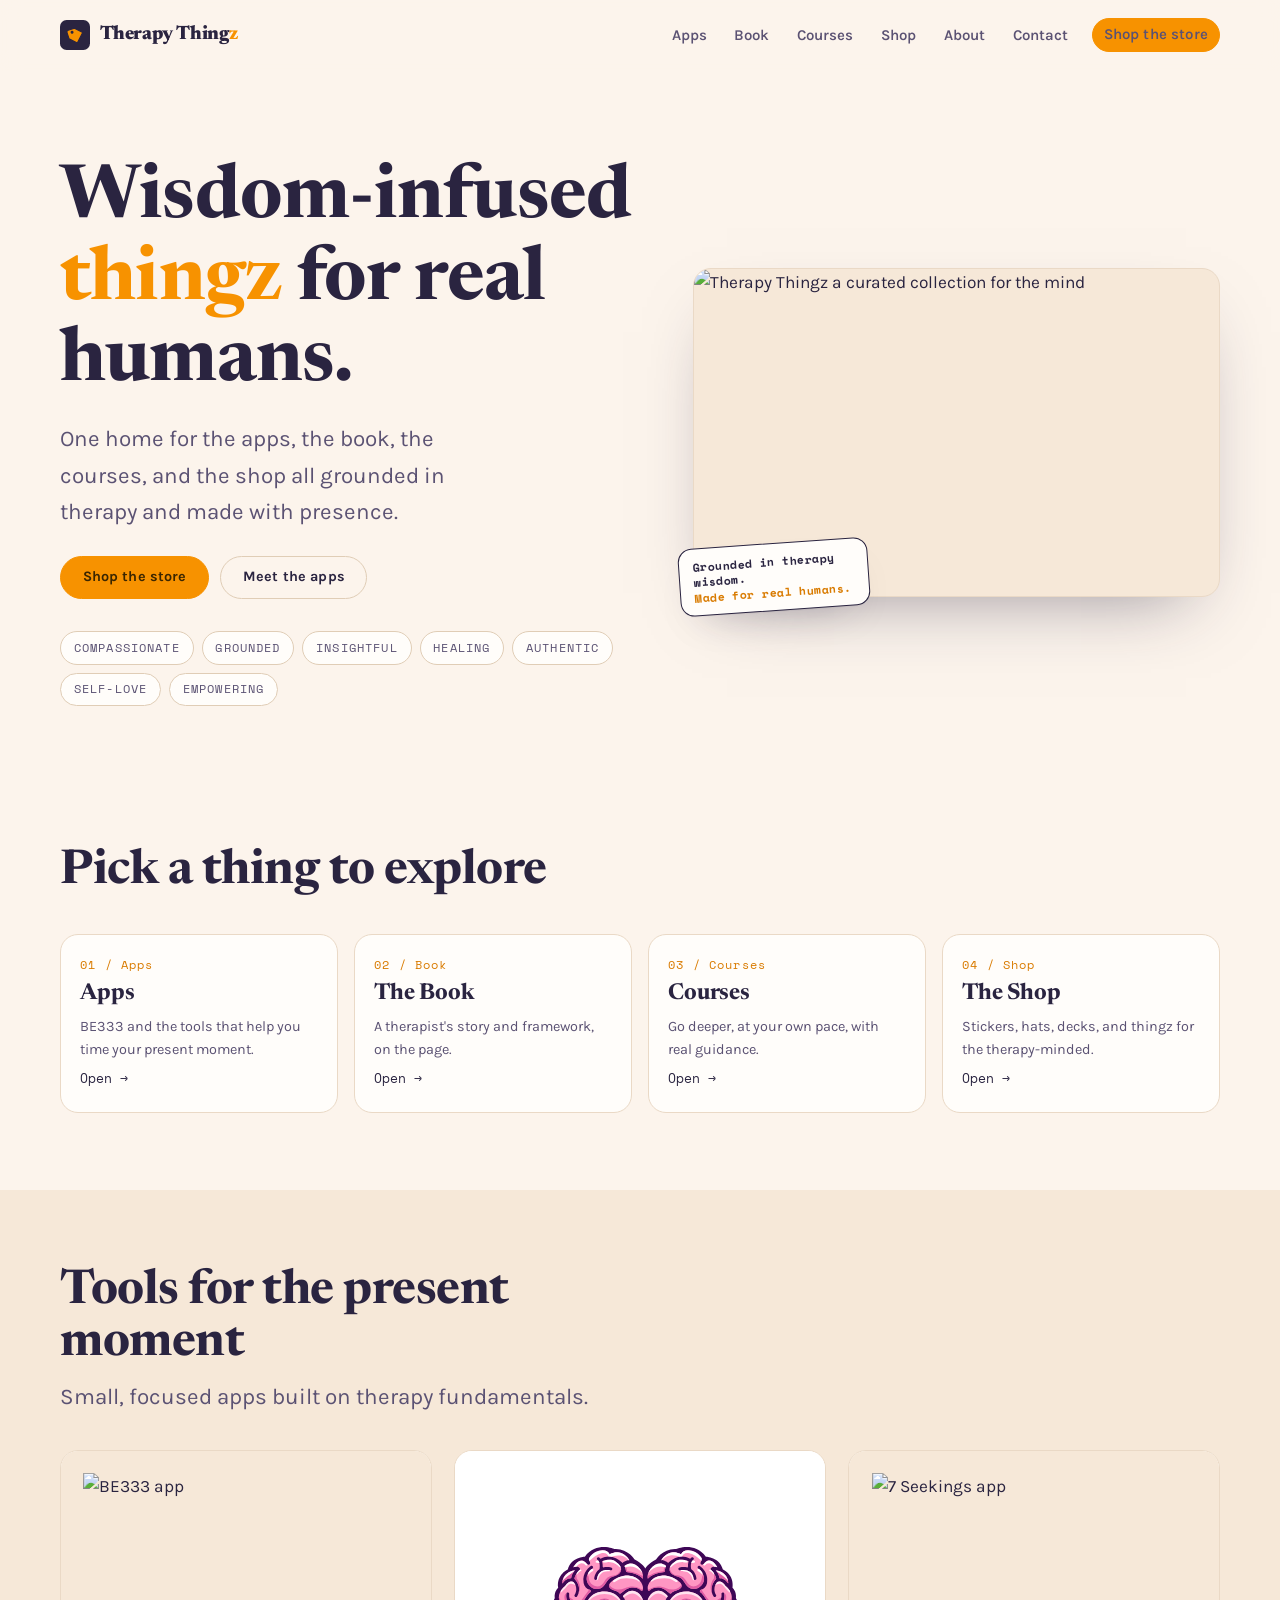
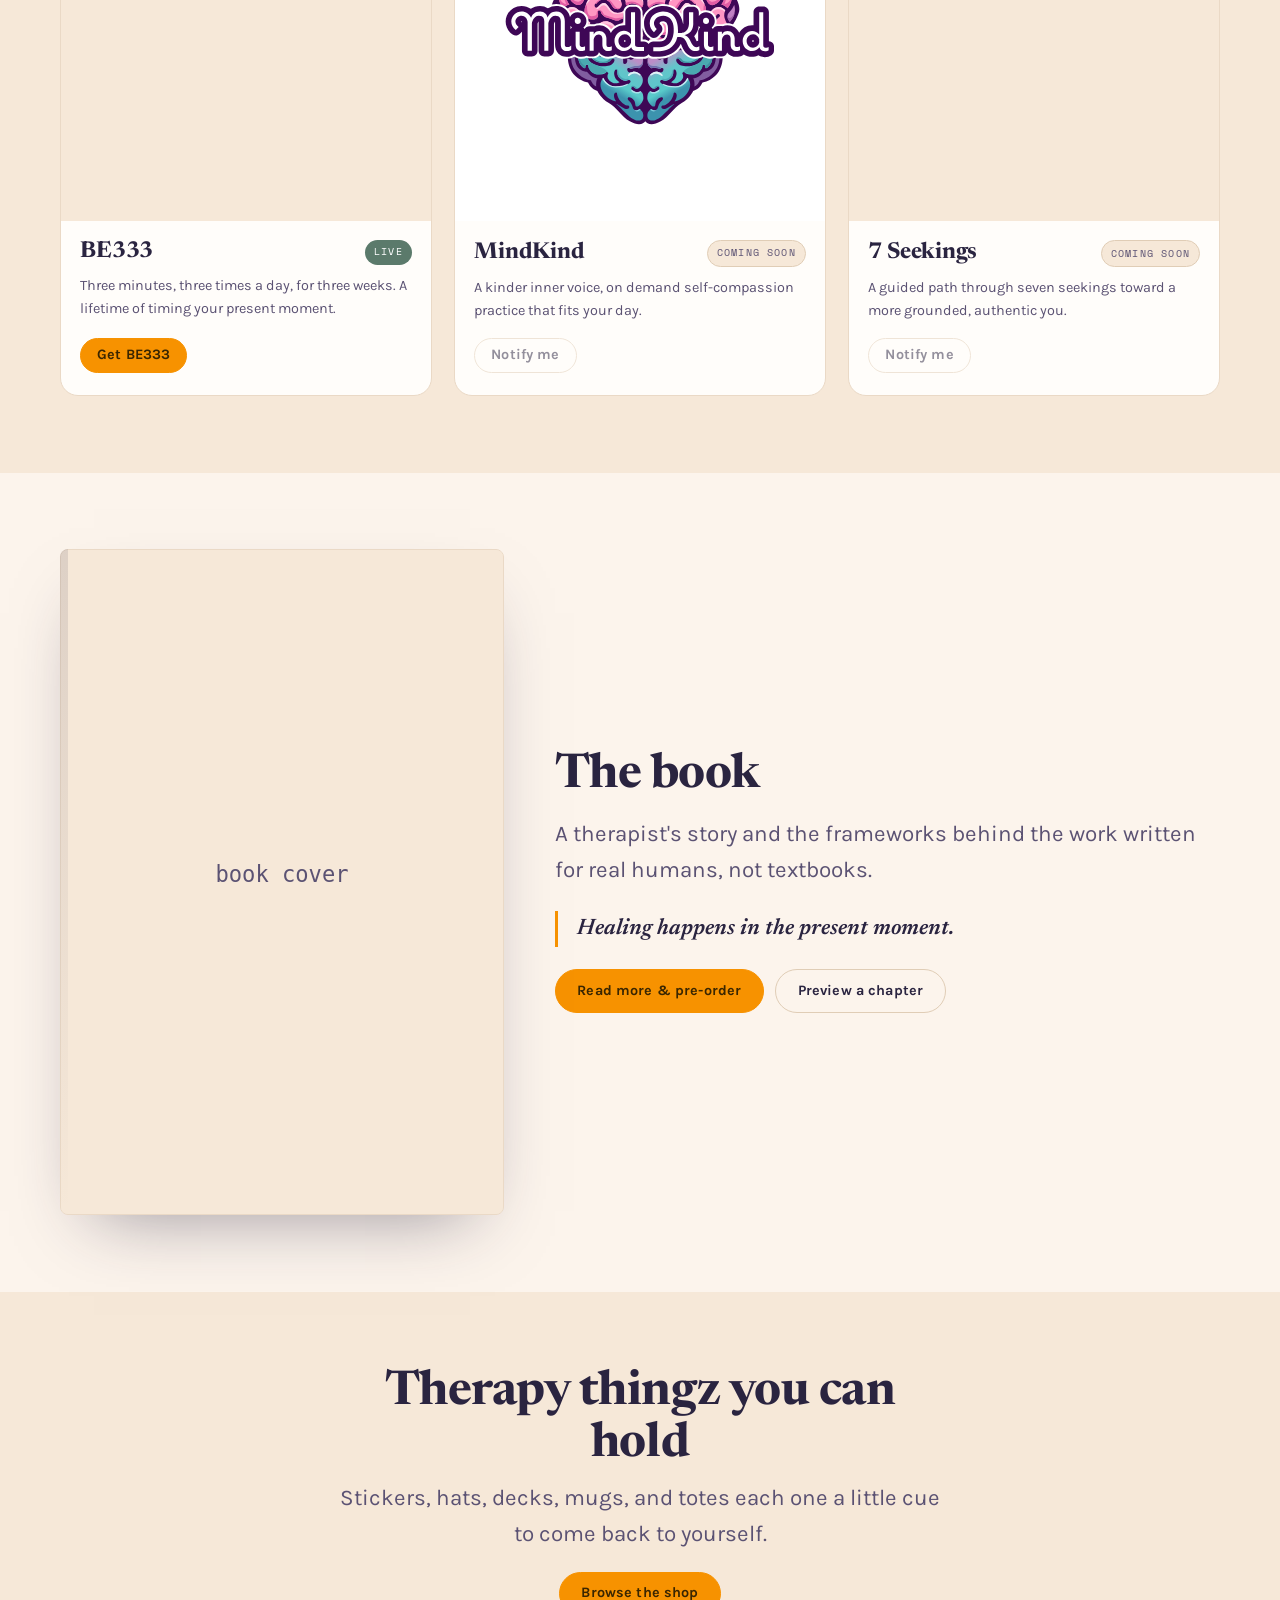
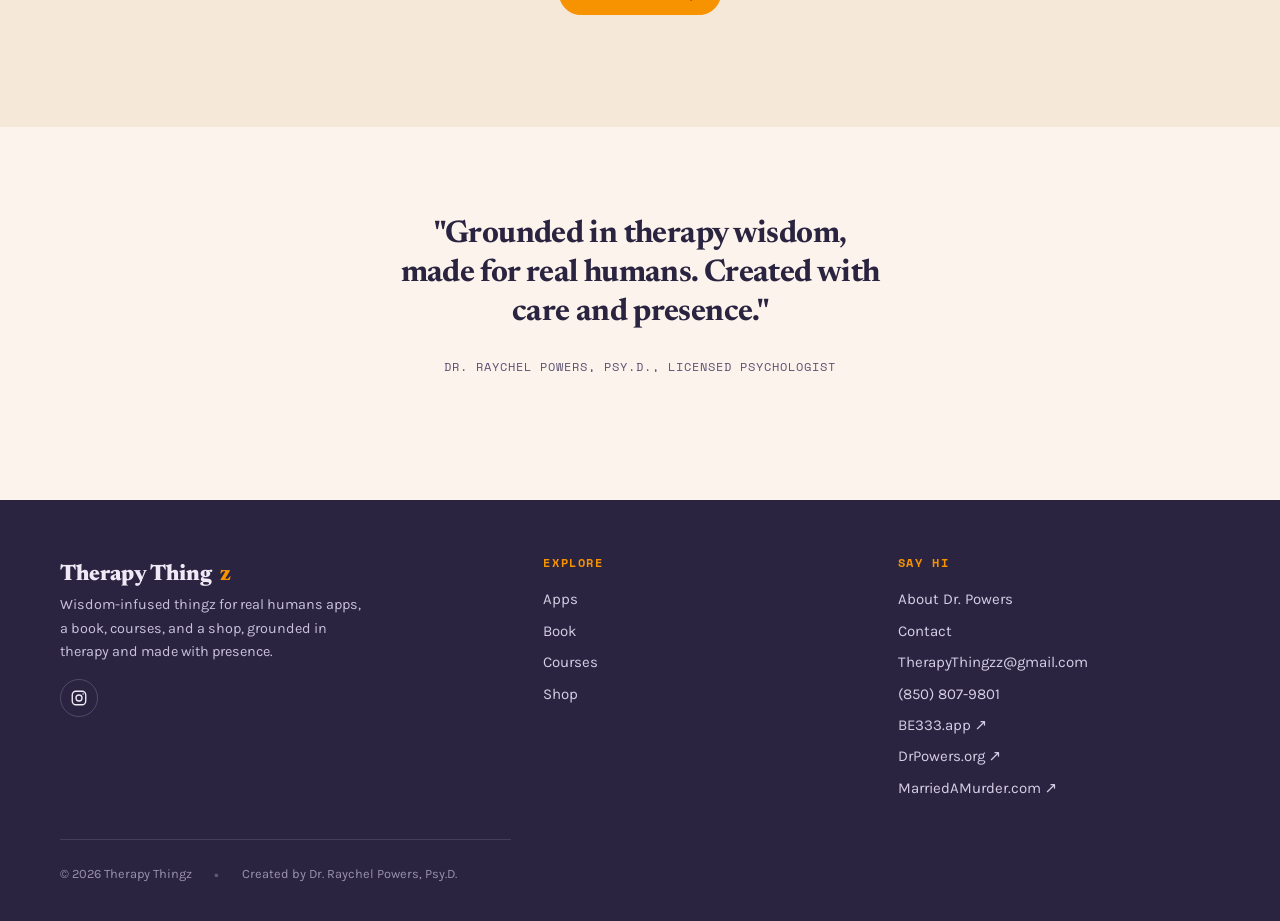
==== commit d66acd07: "Add 404 page, hide empty social links, add OG image + Twitter cards + JSON-LD" ====
--- a/index.html
+++ b/index.html
@@ -7,9 +7,18 @@
 <meta name="description" content="The hub for Dr. Raychel Powers' apps, book, courses, and shop grounded in therapy wisdom, made with care and presence.">
 <link rel="icon" href="assets/favicon.svg" type="image/svg+xml">
 <meta property="og:title" content="Therapy Thingz">
-<meta property="og:description" content="Wisdom-infused thingz for real humans apps, a book, courses, and a shop.">
+<meta property="og:description" content="Wisdom-infused thingz for real humans — apps, a book, courses, and a shop, from Dr. Raychel Powers, Psy.D.">
 <meta property="og:type" content="website">
 <meta property="og:url" content="https://therapythingz.com/">
+<meta property="og:image" content="https://therapythingz.com/wp-content/uploads/2025/12/Whisk_49711f40b5afda2b9244a78cd33bbdffdr-1024x576.png">
+<meta property="og:image:width" content="1024">
+<meta property="og:image:height" content="576">
+<meta property="og:site_name" content="Therapy Thingz">
+<meta name="twitter:card" content="summary_large_image">
+<meta name="twitter:title" content="Therapy Thingz">
+<meta name="twitter:description" content="Wisdom-infused thingz for real humans — apps, a book, courses, and a shop.">
+<meta name="twitter:image" content="https://therapythingz.com/wp-content/uploads/2025/12/Whisk_49711f40b5afda2b9244a78cd33bbdffdr-1024x576.png">
+<script type="application/ld+json">{"@context":"https://schema.org","@type":"Organization","name":"Therapy Thingz","url":"https://therapythingz.com/","description":"Wisdom-infused thingz for real humans — apps, a book, courses, and a shop, from Dr. Raychel Powers, Psy.D.","founder":{"@type":"Person","name":"Dr. Raychel Powers","honorificSuffix":"Psy.D.","url":"https://drpowers.org"},"sameAs":["https://instagram.com/DrRaychel","https://be333.app","https://drpowers.org","https://marriedamurder.com"]}</script>
 
 <link rel="preconnect" href="https://fonts.googleapis.com">
 <link rel="preconnect" href="https://fonts.gstatic.com" crossorigin>
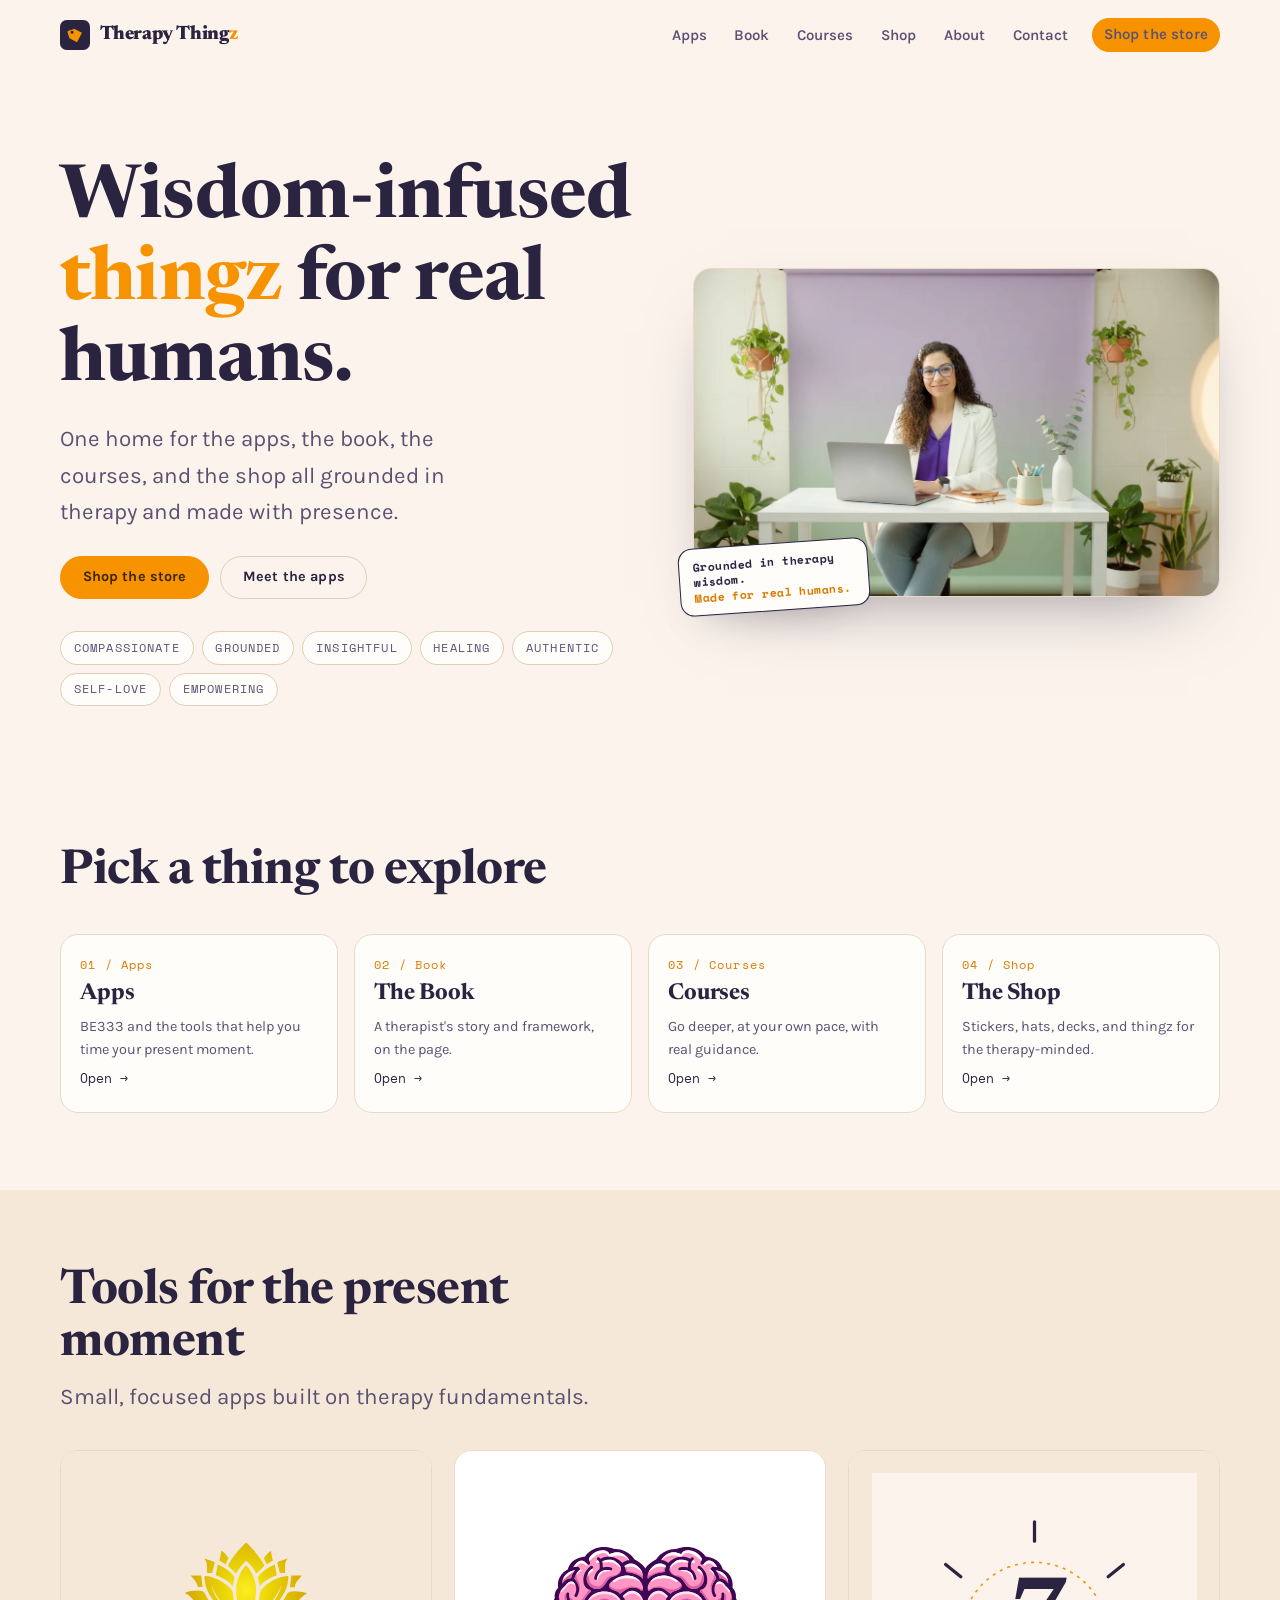
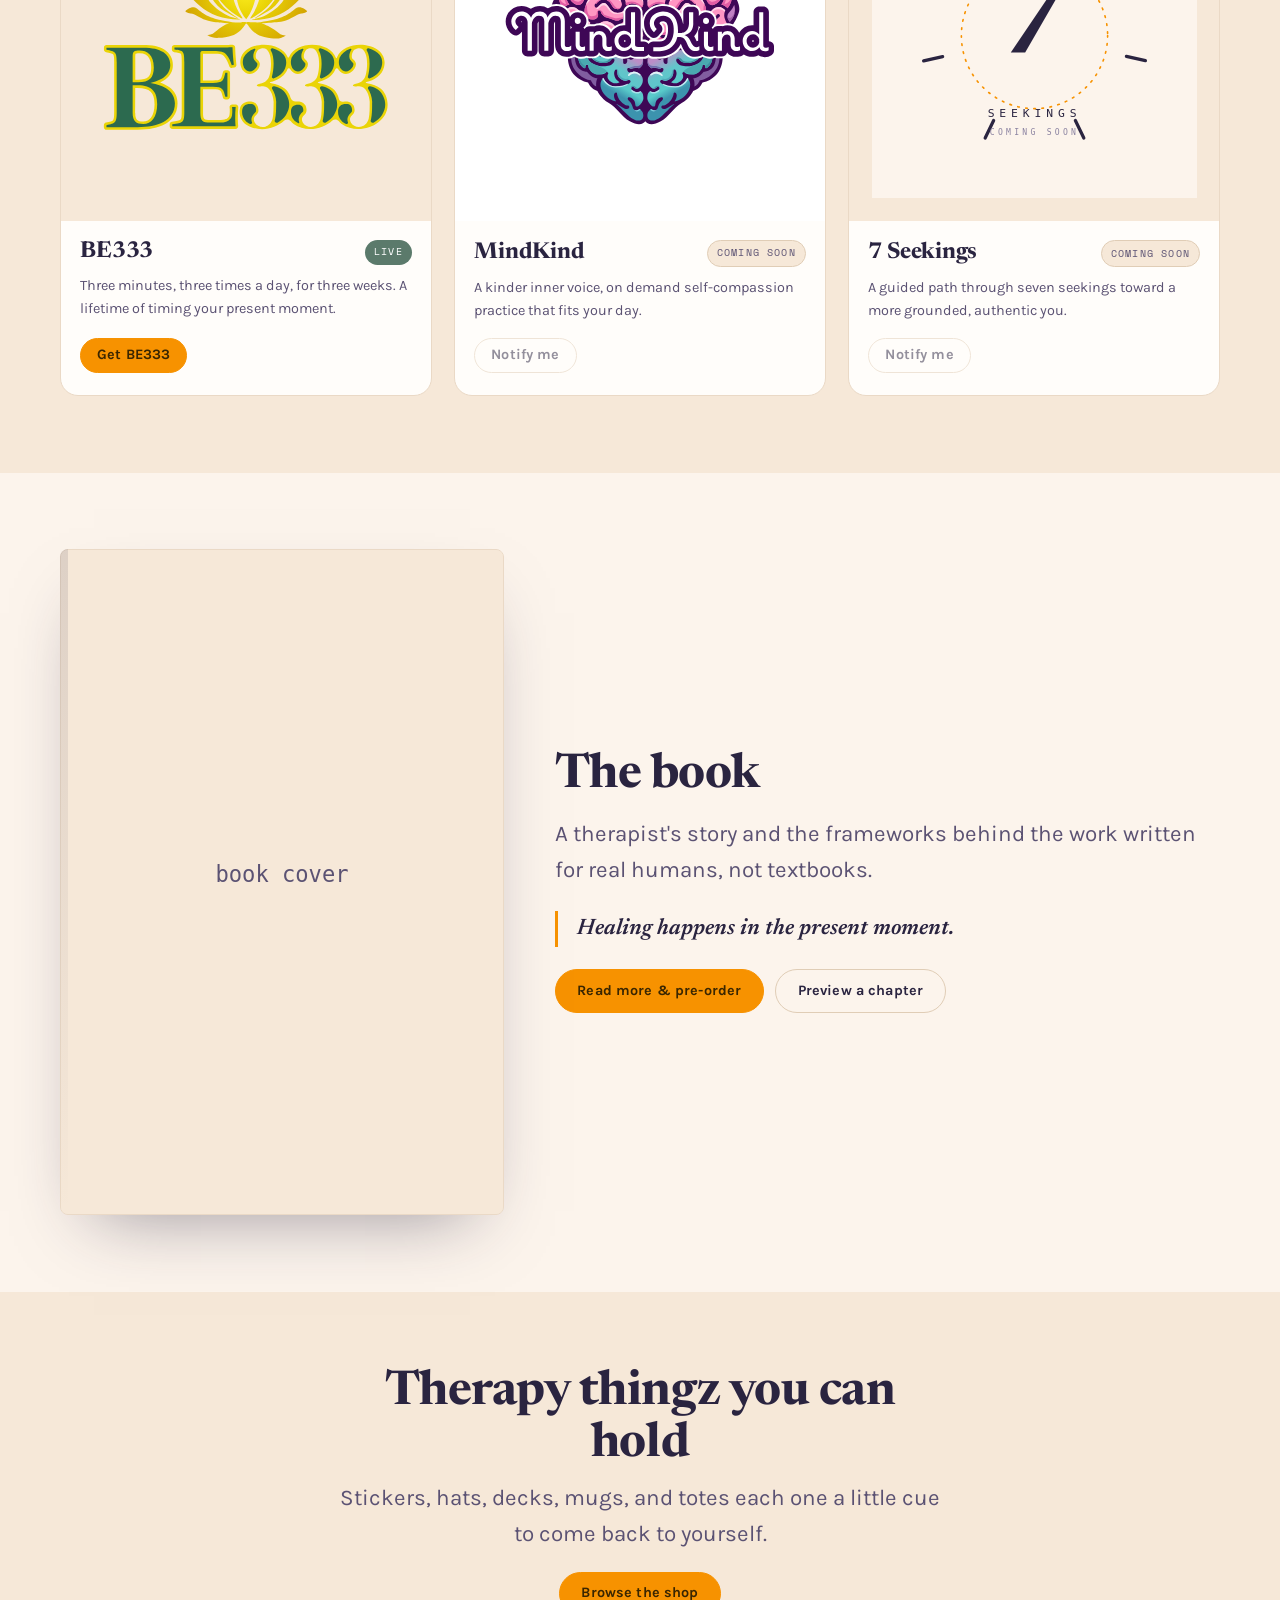
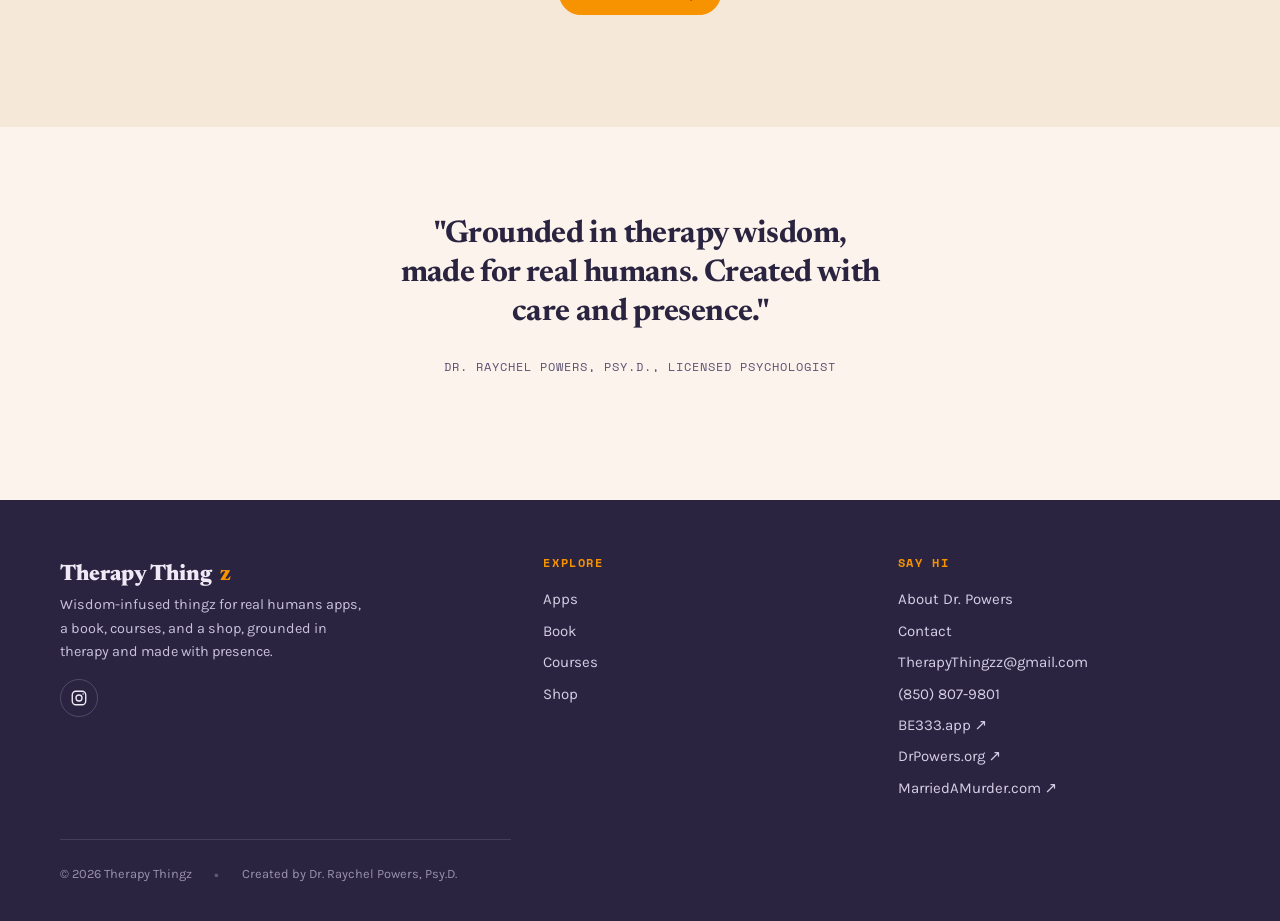
==== commit b923265c: "Localize hero/BE333/about images from Google Drive; add 7 Seekings placeholder SVG" ====
--- a/index.html
+++ b/index.html
@@ -10,14 +10,17 @@
 <meta property="og:description" content="Wisdom-infused thingz for real humans — apps, a book, courses, and a shop, from Dr. Raychel Powers, Psy.D.">
 <meta property="og:type" content="website">
 <meta property="og:url" content="https://therapythingz.com/">
-<meta property="og:image" content="https://therapythingz.com/wp-content/uploads/2025/12/Whisk_49711f40b5afda2b9244a78cd33bbdffdr-1024x576.png">
+<meta property="og:image" content="https://therapythingz.com/assets/hero.webp">
 <meta property="og:image:width" content="1024">
 <meta property="og:image:height" content="576">
+<meta property="og:image:alt" content="Therapy Thingz — a curated collection for the mind">
 <meta property="og:site_name" content="Therapy Thingz">
 <meta name="twitter:card" content="summary_large_image">
 <meta name="twitter:title" content="Therapy Thingz">
 <meta name="twitter:description" content="Wisdom-infused thingz for real humans — apps, a book, courses, and a shop.">
-<meta name="twitter:image" content="https://therapythingz.com/wp-content/uploads/2025/12/Whisk_49711f40b5afda2b9244a78cd33bbdffdr-1024x576.png">
+<meta name="twitter:image" content="https://therapythingz.com/assets/hero.webp">
+<meta name="twitter:image:alt" content="Therapy Thingz — a curated collection for the mind">
+<meta name="theme-color" content="#FCF4EC">
 <script type="application/ld+json">{"@context":"https://schema.org","@type":"Organization","name":"Therapy Thingz","url":"https://therapythingz.com/","description":"Wisdom-infused thingz for real humans — apps, a book, courses, and a shop, from Dr. Raychel Powers, Psy.D.","founder":{"@type":"Person","name":"Dr. Raychel Powers","honorificSuffix":"Psy.D.","url":"https://drpowers.org"},"sameAs":["https://instagram.com/DrRaychel","https://be333.app","https://drpowers.org","https://marriedamurder.com"]}</script>
 
 <link rel="preconnect" href="https://fonts.googleapis.com">
@@ -51,7 +54,7 @@
       </div>
       <div class="hero__art" data-reveal>
         <!-- LOCALIZE: download to assets/hero.png when ready -->
-        <img src="https://therapythingz.com/wp-content/uploads/2025/12/Whisk_49711f40b5afda2b9244a78cd33bbdffdr-1024x576.png" alt="Therapy Thingz a curated collection for the mind">
+        <img src="assets/hero.webp" alt="Therapy Thingz a curated collection for the mind">
         <div class="hero__badge">Grounded in therapy wisdom.<br><b>Made for real humans.</b></div>
       </div>
     </div>
@@ -102,7 +105,7 @@
       <div class="grid grid--3">
         <article class="card" data-reveal>
           <div class="card__media contain">
-            <img src="https://therapythingz.com/wp-content/uploads/2025/12/Be333.png" alt="BE333 app">
+            <img src="assets/be333-logo.svg" alt="BE333 app">
           </div>
           <div class="card__body">
             <div class="card__row"><h3>BE333</h3><span class="badge badge--live">Live</span></div>
@@ -122,7 +125,7 @@
         </article>
         <article class="card" data-reveal>
           <div class="card__media contain">
-            <img src="https://therapythingz.com/wp-content/uploads/2025/12/BE333-Creator-tile-jpg.jpg" alt="7 Seekings app">
+            <img src="assets/7seekings-placeholder.svg" alt="7 Seekings app">
           </div>
           <div class="card__body">
             <div class="card__row"><h3>7 Seekings</h3><span class="badge badge--soon">Coming soon</span></div>
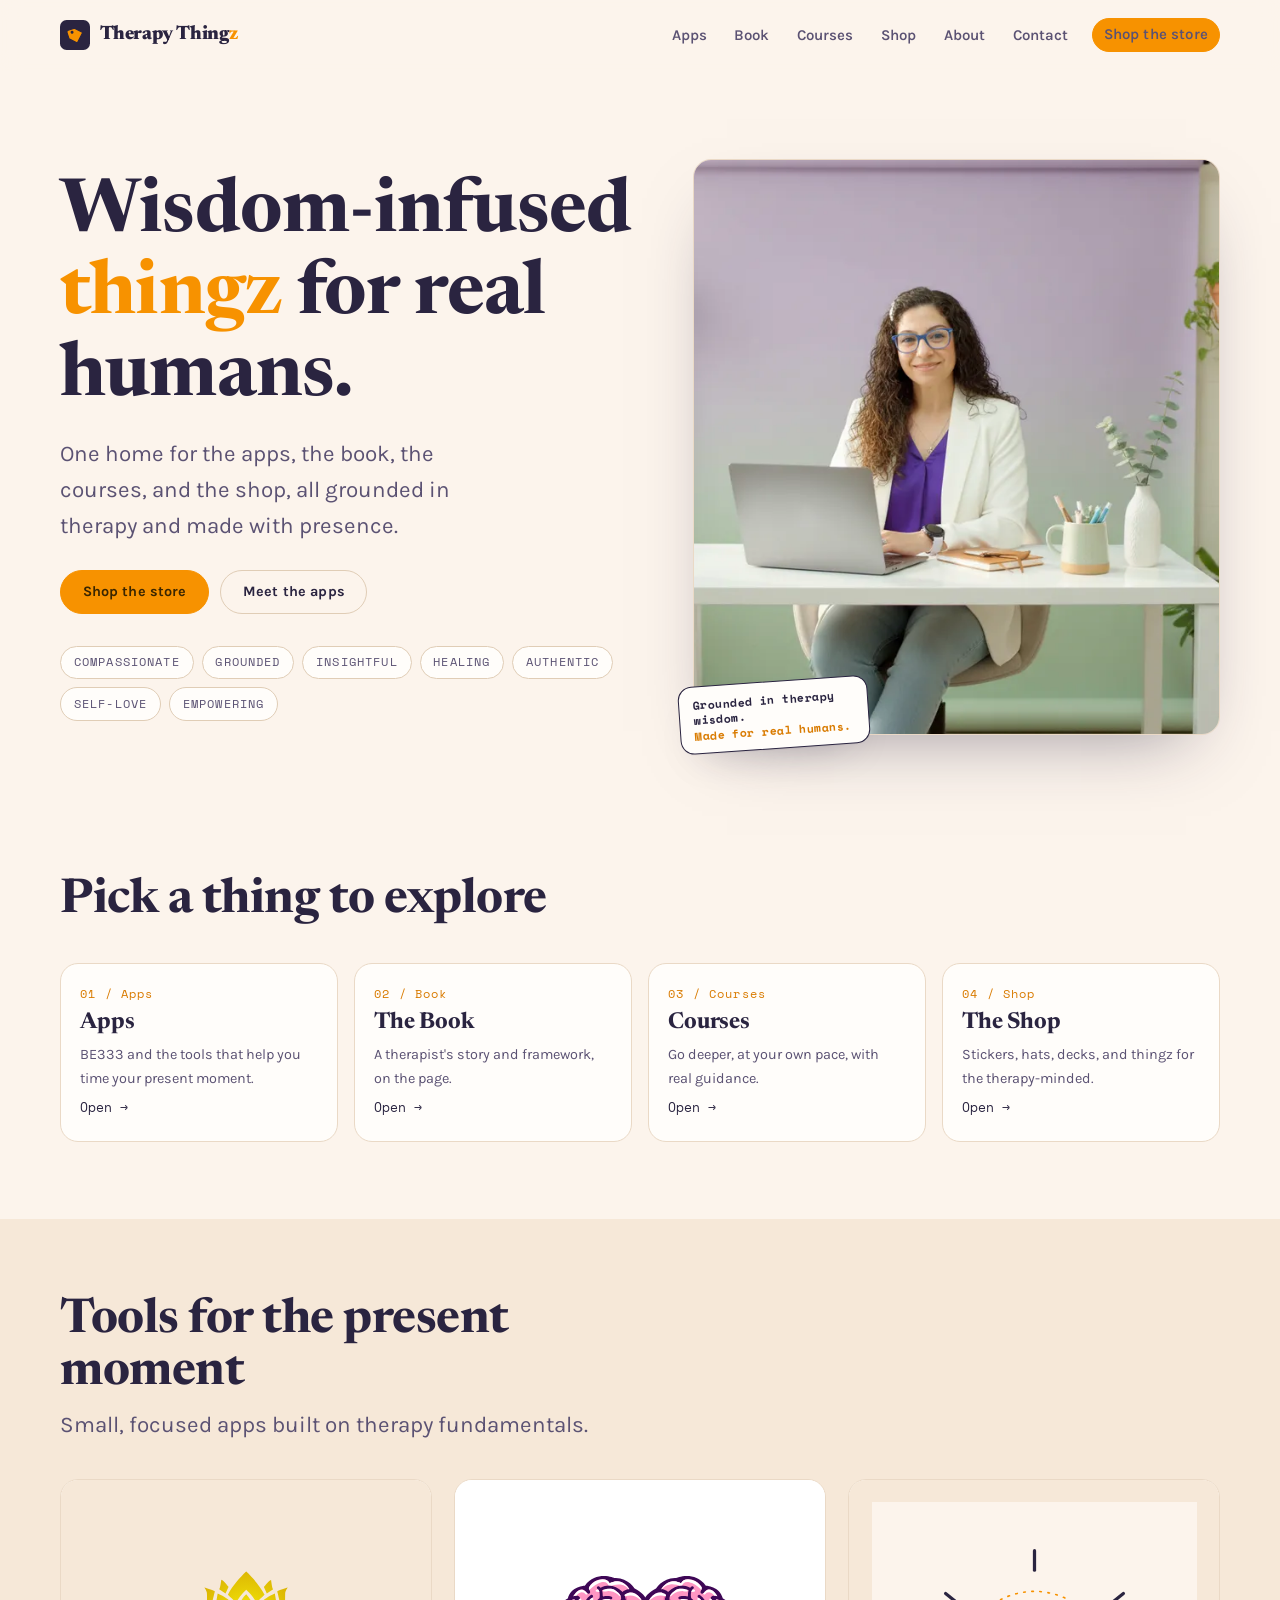
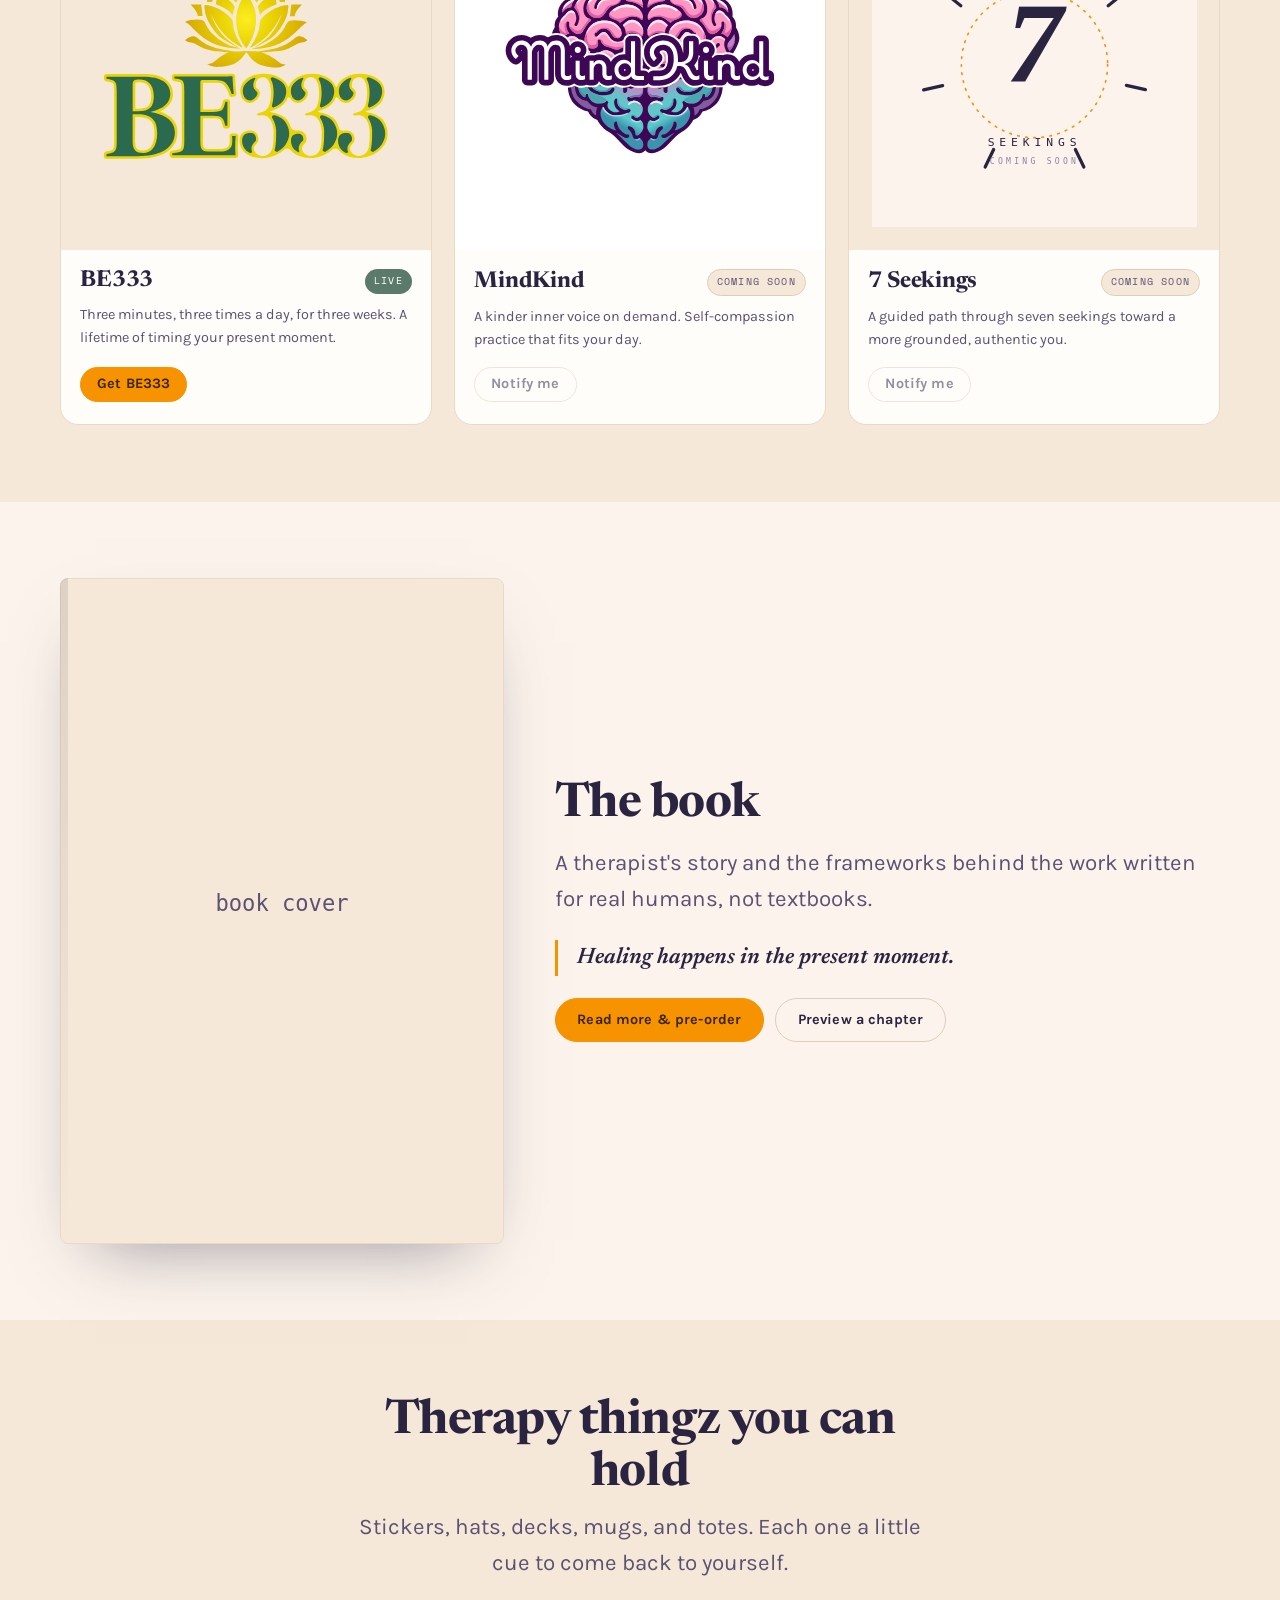
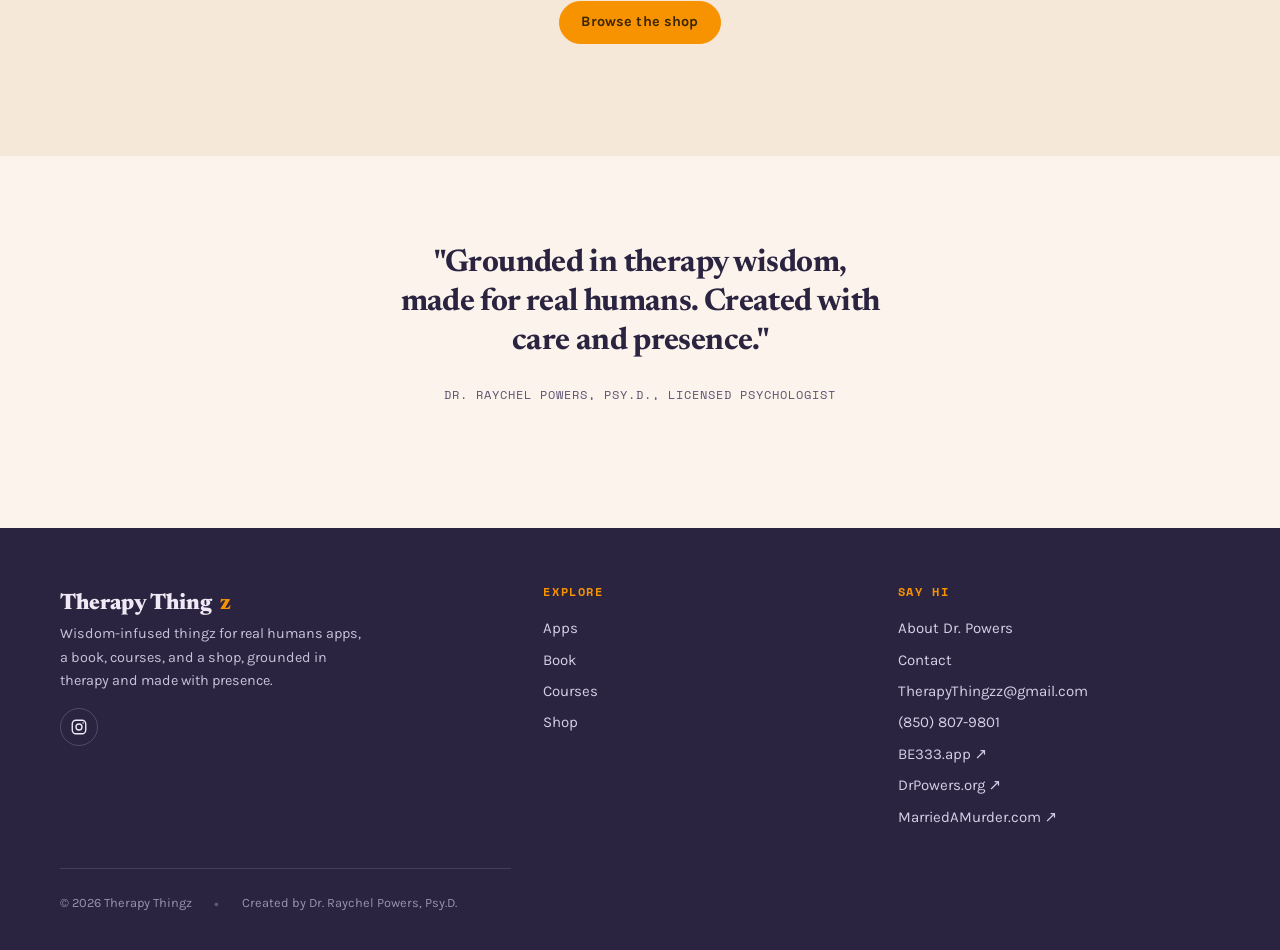
==== commit a3662da1: "Add OG/Twitter meta everywhere, PWA manifest, skip link, lazy loading, image sizing, meta cleanup" ====
--- a/index.html
+++ b/index.html
@@ -3,26 +3,29 @@
 <head>
 <meta charset="UTF-8">
 <meta name="viewport" content="width=device-width, initial-scale=1">
-<title>Therapy Thingz Wisdom-infused thingz for real humans</title>
-<meta name="description" content="The hub for Dr. Raychel Powers' apps, book, courses, and shop grounded in therapy wisdom, made with care and presence.">
+<title>Therapy Thingz · Wisdom-infused thingz for real humans</title>
+<meta name="description" content="The hub for Dr. Raychel Powers' apps, book, courses, and shop. Grounded in therapy wisdom, made with care and presence.">
 <link rel="icon" href="assets/favicon.svg" type="image/svg+xml">
+<link rel="apple-touch-icon" href="assets/favicon.svg">
+<link rel="manifest" href="site.webmanifest">
 <meta property="og:title" content="Therapy Thingz">
-<meta property="og:description" content="Wisdom-infused thingz for real humans — apps, a book, courses, and a shop, from Dr. Raychel Powers, Psy.D.">
+<meta property="og:description" content="Wisdom-infused thingz for real humans apps, a book, courses, and a shop, from Dr. Raychel Powers, Psy.D.">
 <meta property="og:type" content="website">
 <meta property="og:url" content="https://therapythingz.com/">
 <meta property="og:image" content="https://therapythingz.com/assets/hero.webp">
 <meta property="og:image:width" content="1024">
 <meta property="og:image:height" content="576">
-<meta property="og:image:alt" content="Therapy Thingz — a curated collection for the mind">
+<meta property="og:image:alt" content="Therapy Thingz, a curated collection for the mind">
 <meta property="og:site_name" content="Therapy Thingz">
 <meta name="twitter:card" content="summary_large_image">
 <meta name="twitter:title" content="Therapy Thingz">
-<meta name="twitter:description" content="Wisdom-infused thingz for real humans — apps, a book, courses, and a shop.">
+<meta name="twitter:description" content="Wisdom-infused thingz for real humans apps, a book, courses, and a shop.">
 <meta name="twitter:image" content="https://therapythingz.com/assets/hero.webp">
-<meta name="twitter:image:alt" content="Therapy Thingz — a curated collection for the mind">
+<meta name="twitter:image:alt" content="Therapy Thingz, a curated collection for the mind">
 <meta name="theme-color" content="#FCF4EC">
-<script type="application/ld+json">{"@context":"https://schema.org","@type":"Organization","name":"Therapy Thingz","url":"https://therapythingz.com/","description":"Wisdom-infused thingz for real humans — apps, a book, courses, and a shop, from Dr. Raychel Powers, Psy.D.","founder":{"@type":"Person","name":"Dr. Raychel Powers","honorificSuffix":"Psy.D.","url":"https://drpowers.org"},"sameAs":["https://instagram.com/DrRaychel","https://be333.app","https://drpowers.org","https://marriedamurder.com"]}</script>
+<script type="application/ld+json">{"@context":"https://schema.org","@type":"Organization","name":"Therapy Thingz","url":"https://therapythingz.com/","description":"Wisdom-infused thingz for real humans apps, a book, courses, and a shop, from Dr. Raychel Powers, Psy.D.","founder":{"@type":"Person","name":"Dr. Raychel Powers","honorificSuffix":"Psy.D.","url":"https://drpowers.org"},"sameAs":["https://instagram.com/DrRaychel","https://be333.app","https://drpowers.org","https://marriedamurder.com"]}</script>
 
+<link rel="preload" as="image" href="assets/hero.webp" fetchpriority="high">
 <link rel="preconnect" href="https://fonts.googleapis.com">
 <link rel="preconnect" href="https://fonts.gstatic.com" crossorigin>
 <link href="https://fonts.googleapis.com/css2?family=Karla:ital,wght@0,400;0,500;0,600;0,700;1,400&family=Newsreader:ital,opsz,wght@0,6..72,600;0,6..72,700;0,6..72,800;1,6..72,600&family=Space+Mono:wght@400;700&display=swap" rel="stylesheet">
@@ -37,7 +40,7 @@
     <div class="wrap hero__grid">
       <div>
         <h1 class="hero__title">Wisdom-infused <span class="hl">thingz</span> for real humans.</h1>
-        <p class="hero__lead">One home for the apps, the book, the courses, and the shop all grounded in therapy and made with presence.</p>
+        <p class="hero__lead">One home for the apps, the book, the courses, and the shop, all grounded in therapy and made with presence.</p>
         <div class="hero__cta">
           <a class="btn btn--primary" href="shop.html">Shop the store</a>
           <a class="btn btn--ghost" href="apps.html">Meet the apps</a>
@@ -53,8 +56,7 @@
         </div>
       </div>
       <div class="hero__art" data-reveal>
-        <!-- LOCALIZE: download to assets/hero.png when ready -->
-        <img src="assets/hero.webp" alt="Therapy Thingz a curated collection for the mind">
+        <img src="assets/hero.webp" alt="Therapy Thingz, a curated collection for the mind" fetchpriority="high" decoding="async" width="1024" height="576">
         <div class="hero__badge">Grounded in therapy wisdom.<br><b>Made for real humans.</b></div>
       </div>
     </div>
@@ -105,7 +107,7 @@
       <div class="grid grid--3">
         <article class="card" data-reveal>
           <div class="card__media contain">
-            <img src="assets/be333-logo.svg" alt="BE333 app">
+            <img src="assets/be333-logo.svg" alt="BE333 app" loading="lazy" decoding="async">
           </div>
           <div class="card__body">
             <div class="card__row"><h3>BE333</h3><span class="badge badge--live">Live</span></div>
@@ -115,17 +117,17 @@
         </article>
         <article class="card" data-reveal>
           <div class="card__media contain" style="background:#fff">
-            <img src="assets/mindkind-logo.svg" alt="MindKind app">
+            <img src="assets/mindkind-logo.svg" alt="MindKind app" loading="lazy" decoding="async">
           </div>
           <div class="card__body">
             <div class="card__row"><h3>MindKind</h3><span class="badge badge--soon">Coming soon</span></div>
-            <p>A kinder inner voice, on demand self-compassion practice that fits your day.</p>
+            <p>A kinder inner voice on demand. Self-compassion practice that fits your day.</p>
             <div class="card__foot"><span class="btn btn--ghost btn--sm" aria-disabled="true">Notify me</span></div>
           </div>
         </article>
         <article class="card" data-reveal>
           <div class="card__media contain">
-            <img src="assets/7seekings-placeholder.svg" alt="7 Seekings app">
+            <img src="assets/7seekings-placeholder.svg" alt="7 Seekings app" loading="lazy" decoding="async">
           </div>
           <div class="card__body">
             <div class="card__row"><h3>7 Seekings</h3><span class="badge badge--soon">Coming soon</span></div>
@@ -161,7 +163,7 @@
     <div class="wrap center">
       <div class="section__head center">
         <h2 class="section__title">Therapy thingz you can hold</h2>
-        <p class="section__sub">Stickers, hats, decks, mugs, and totes each one a little cue to come back to yourself.</p>
+        <p class="section__sub">Stickers, hats, decks, mugs, and totes. Each one a little cue to come back to yourself.</p>
         <a class="btn btn--primary" href="shop.html">Browse the shop</a>
       </div>
     </div>
--- a/css/styles.css
+++ b/css/styles.css
@@ -1,7 +1,7 @@
 /* ============================================================
-   THERAPY THINGZ — shared design tokens & styles
+   THERAPY THINGZ shared design tokens & styles
    Hub for apps · book · courses · shop
-   Palette: sunlit apothecary — plum ink, warm paper,
+   Palette: sunlit apothecary plum ink, warm paper,
    marigold (Raya's signature), raspberry, grounded sage.
    Type: Newsreader (display) · Karla (body) ·
          Space Mono (hangtag / price labels = the signature)
@@ -50,6 +50,16 @@
 html{ scroll-behavior:smooth; -webkit-text-size-adjust:100%; }
 @media (prefers-reduced-motion:reduce){ html{ scroll-behavior:auto; } }
 
+.skip-link{
+  position:absolute; left:-9999px; top:8px; z-index:1000;
+  background:var(--ink); color:var(--paper);
+  font-family:var(--label); font-size:.78rem; letter-spacing:.14em; text-transform:uppercase;
+  padding:.7rem 1.1rem; border-radius:8px;
+  text-decoration:none;
+}
+.skip-link:focus{ left:12px; outline:2px solid var(--marigold); outline-offset:2px; }
+:focus-visible{ outline:2px solid var(--marigold); outline-offset:2px; border-radius:4px; }
+
 body{
   margin:0;
   font-family:var(--body);
@@ -86,7 +96,7 @@
 }
 .eyebrow::before{ content:""; width:26px; height:1.5px; background:var(--marigold); }
 
-/* hangtag — used for prices & category flags everywhere */
+/* hangtag used for prices & category flags everywhere */
 .hangtag{
   display:inline-flex; align-items:center; gap:.4rem;
   font-family:var(--label); font-size:.8rem; font-weight:700;
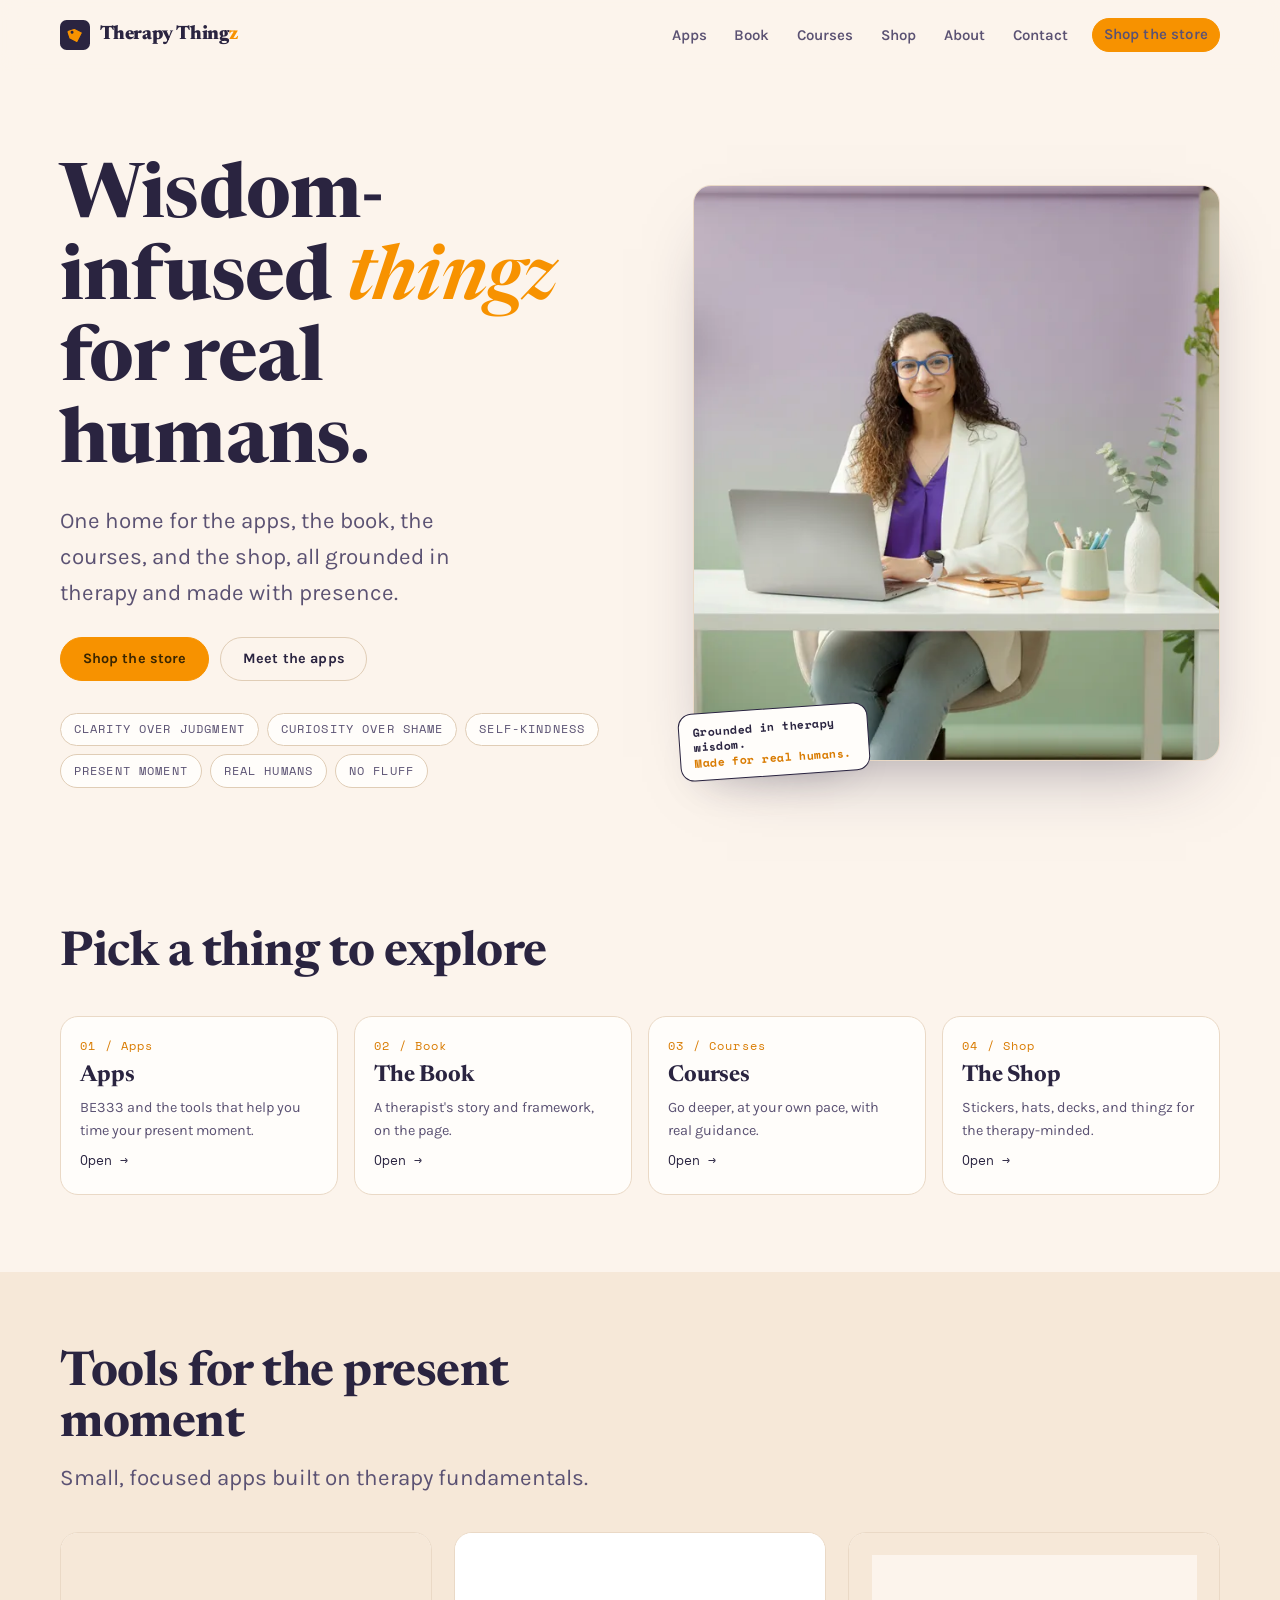
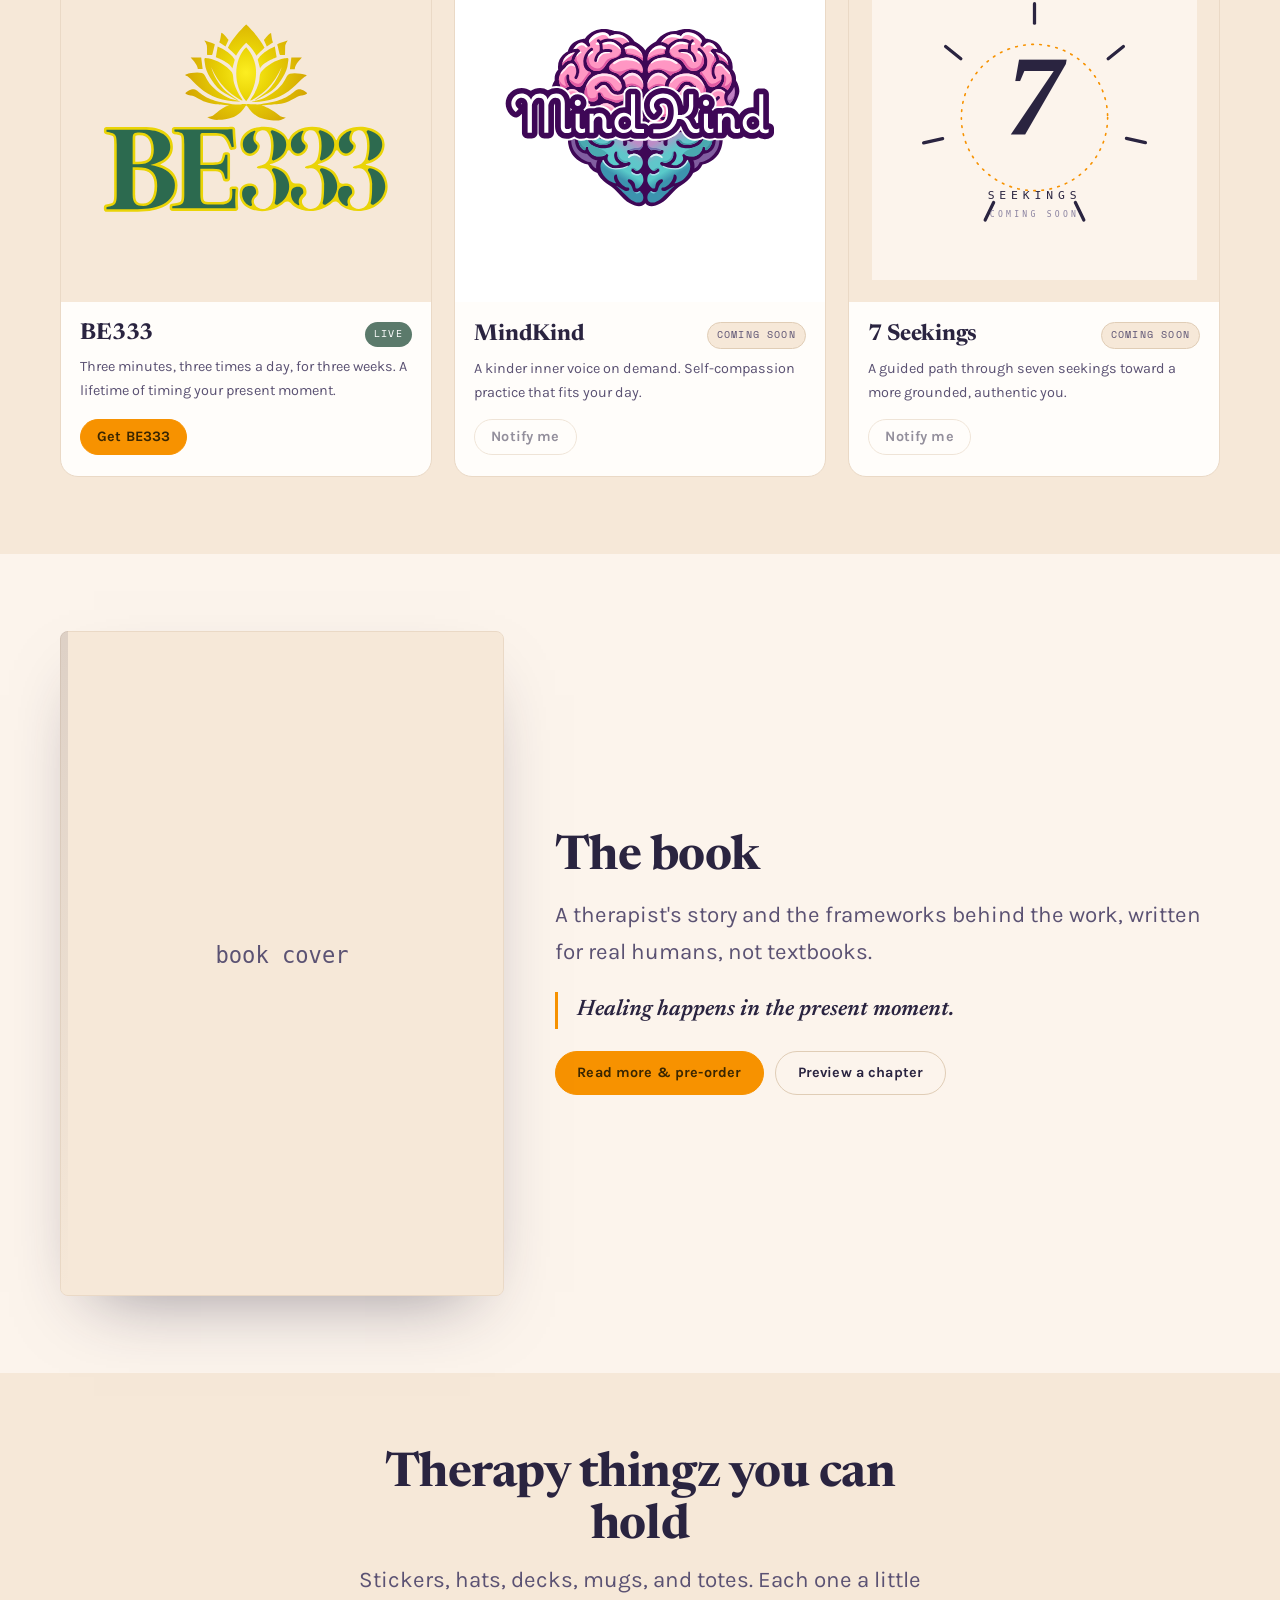
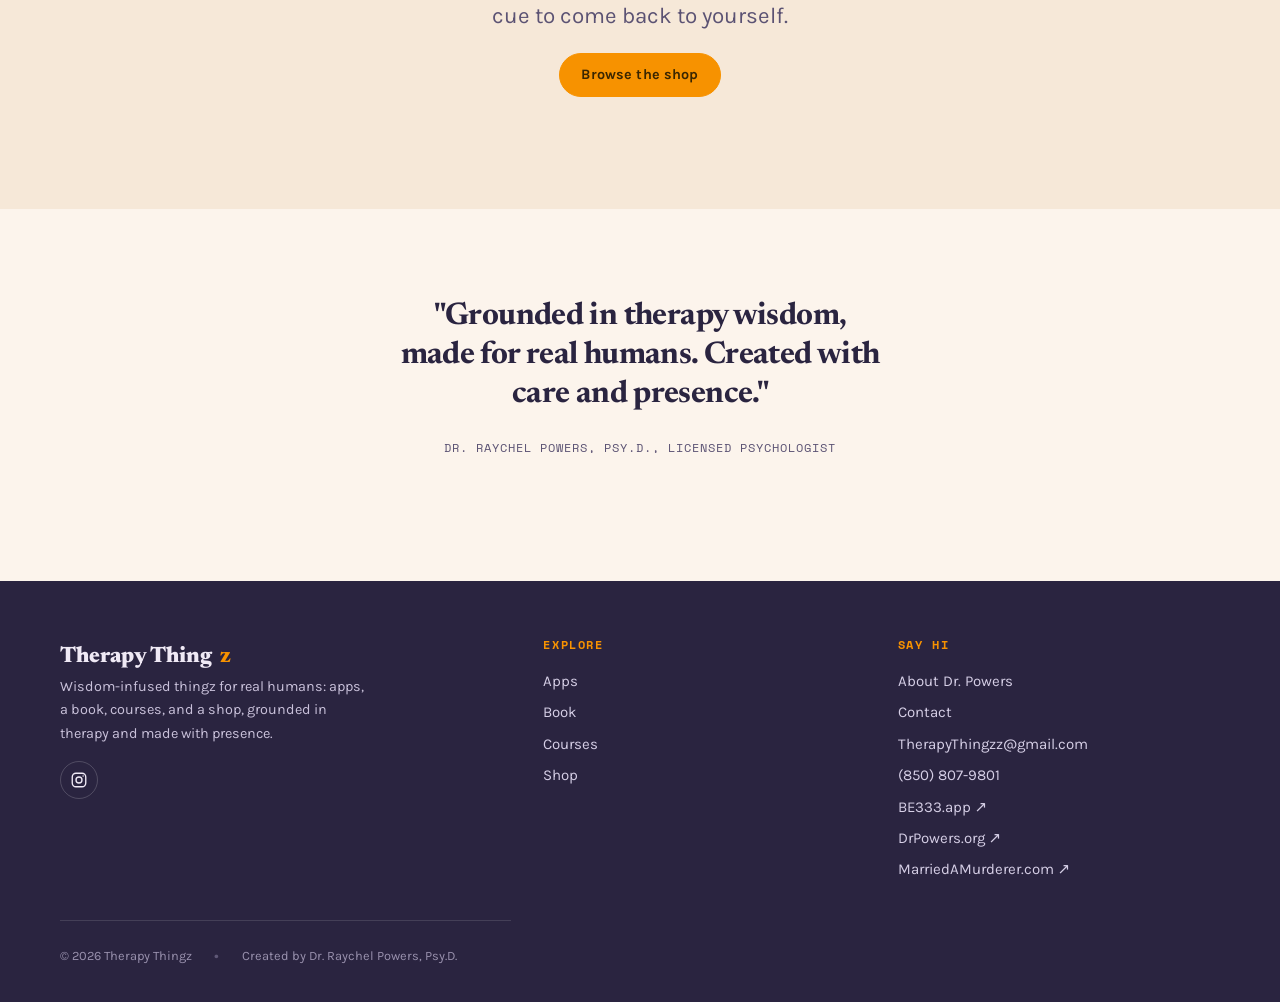
==== commit 6464812a: "Voice pass: fix run-ons, book domain, value chips, dev note Co-Authored-By: Claude Opus 5.5 <noreply" ====
--- a/index.html
+++ b/index.html
@@ -9,7 +9,7 @@
 <link rel="apple-touch-icon" href="assets/favicon.svg">
 <link rel="manifest" href="site.webmanifest">
 <meta property="og:title" content="Therapy Thingz">
-<meta property="og:description" content="Wisdom-infused thingz for real humans apps, a book, courses, and a shop, from Dr. Raychel Powers, Psy.D.">
+<meta property="og:description" content="Wisdom-infused thingz for real humans: apps, a book, courses, and a shop, from Dr. Raychel Powers, Psy.D.">
 <meta property="og:type" content="website">
 <meta property="og:url" content="https://therapythingz.com/">
 <meta property="og:image" content="https://therapythingz.com/assets/hero.webp">
@@ -19,11 +19,11 @@
 <meta property="og:site_name" content="Therapy Thingz">
 <meta name="twitter:card" content="summary_large_image">
 <meta name="twitter:title" content="Therapy Thingz">
-<meta name="twitter:description" content="Wisdom-infused thingz for real humans apps, a book, courses, and a shop.">
+<meta name="twitter:description" content="Wisdom-infused thingz for real humans: apps, a book, courses, and a shop.">
 <meta name="twitter:image" content="https://therapythingz.com/assets/hero.webp">
 <meta name="twitter:image:alt" content="Therapy Thingz, a curated collection for the mind">
 <meta name="theme-color" content="#FCF4EC">
-<script type="application/ld+json">{"@context":"https://schema.org","@type":"Organization","name":"Therapy Thingz","url":"https://therapythingz.com/","description":"Wisdom-infused thingz for real humans apps, a book, courses, and a shop, from Dr. Raychel Powers, Psy.D.","founder":{"@type":"Person","name":"Dr. Raychel Powers","honorificSuffix":"Psy.D.","url":"https://drpowers.org"},"sameAs":["https://instagram.com/DrRaychel","https://be333.app","https://drpowers.org","https://marriedamurder.com"]}</script>
+<script type="application/ld+json">{"@context":"https://schema.org","@type":"Organization","name":"Therapy Thingz","url":"https://therapythingz.com/","description":"Wisdom-infused thingz for real humans: apps, a book, courses, and a shop, from Dr. Raychel Powers, Psy.D.","founder":{"@type":"Person","name":"Dr. Raychel Powers","honorificSuffix":"Psy.D.","url":"https://drpowers.org"},"sameAs":["https://instagram.com/DrRaychel","https://be333.app","https://drpowers.org","https://marriedamurderer.com"]}</script>
 
 <link rel="preload" as="image" href="assets/hero.webp" fetchpriority="high">
 <link rel="preconnect" href="https://fonts.googleapis.com">
@@ -46,13 +46,12 @@
           <a class="btn btn--ghost" href="apps.html">Meet the apps</a>
         </div>
         <div class="values">
-          <span class="chip">Compassionate</span>
-          <span class="chip">Grounded</span>
-          <span class="chip">Insightful</span>
-          <span class="chip">Healing</span>
-          <span class="chip">Authentic</span>
-          <span class="chip">Self-Love</span>
-          <span class="chip">Empowering</span>
+          <span class="chip">Clarity over judgment</span>
+          <span class="chip">Curiosity over shame</span>
+          <span class="chip">Self-kindness</span>
+          <span class="chip">Present moment</span>
+          <span class="chip">Real humans</span>
+          <span class="chip">No fluff</span>
         </div>
       </div>
       <div class="hero__art" data-reveal>
@@ -148,7 +147,7 @@
       </div>
       <div data-reveal>
         <h2>The book</h2>
-        <p class="lead">A therapist's story and the frameworks behind the work written for real humans, not textbooks.</p>
+        <p class="lead">A therapist's story and the frameworks behind the work, written for real humans, not textbooks.</p>
         <blockquote>Healing happens in the present moment.</blockquote>
         <div class="hero__cta">
           <a class="btn btn--primary" href="book.html">Read more &amp; pre-order</a>
--- a/css/styles.css
+++ b/css/styles.css
@@ -172,8 +172,8 @@
    ============================================================ */
 .hero{ position:relative; padding:clamp(3rem,7vw,5.5rem) 0 clamp(2.5rem,5vw,4rem); }
 .hero__grid{ display:grid; grid-template-columns:1.05fr .95fr; gap:clamp(1.5rem,4vw,3.4rem); align-items:center; }
-.hero__title{ font-size:var(--step-4); margin:0 0 1.1rem; }
-.hero__title .hl{ color:var(--marigold); }
+.hero__title{ font-size:var(--step-4); margin:0 0 1.1rem; font-variation-settings:"opsz" 72; }
+.hero__title .hl{ color:var(--marigold); font-style:italic; font-weight:600; }
 .hero__lead{ font-size:var(--step-1); color:var(--ink-soft); max-width:34ch; margin:0 0 1.6rem; }
 .hero__cta{ display:flex; flex-wrap:wrap; gap:.7rem; }
 .hero__art{ position:relative; }
